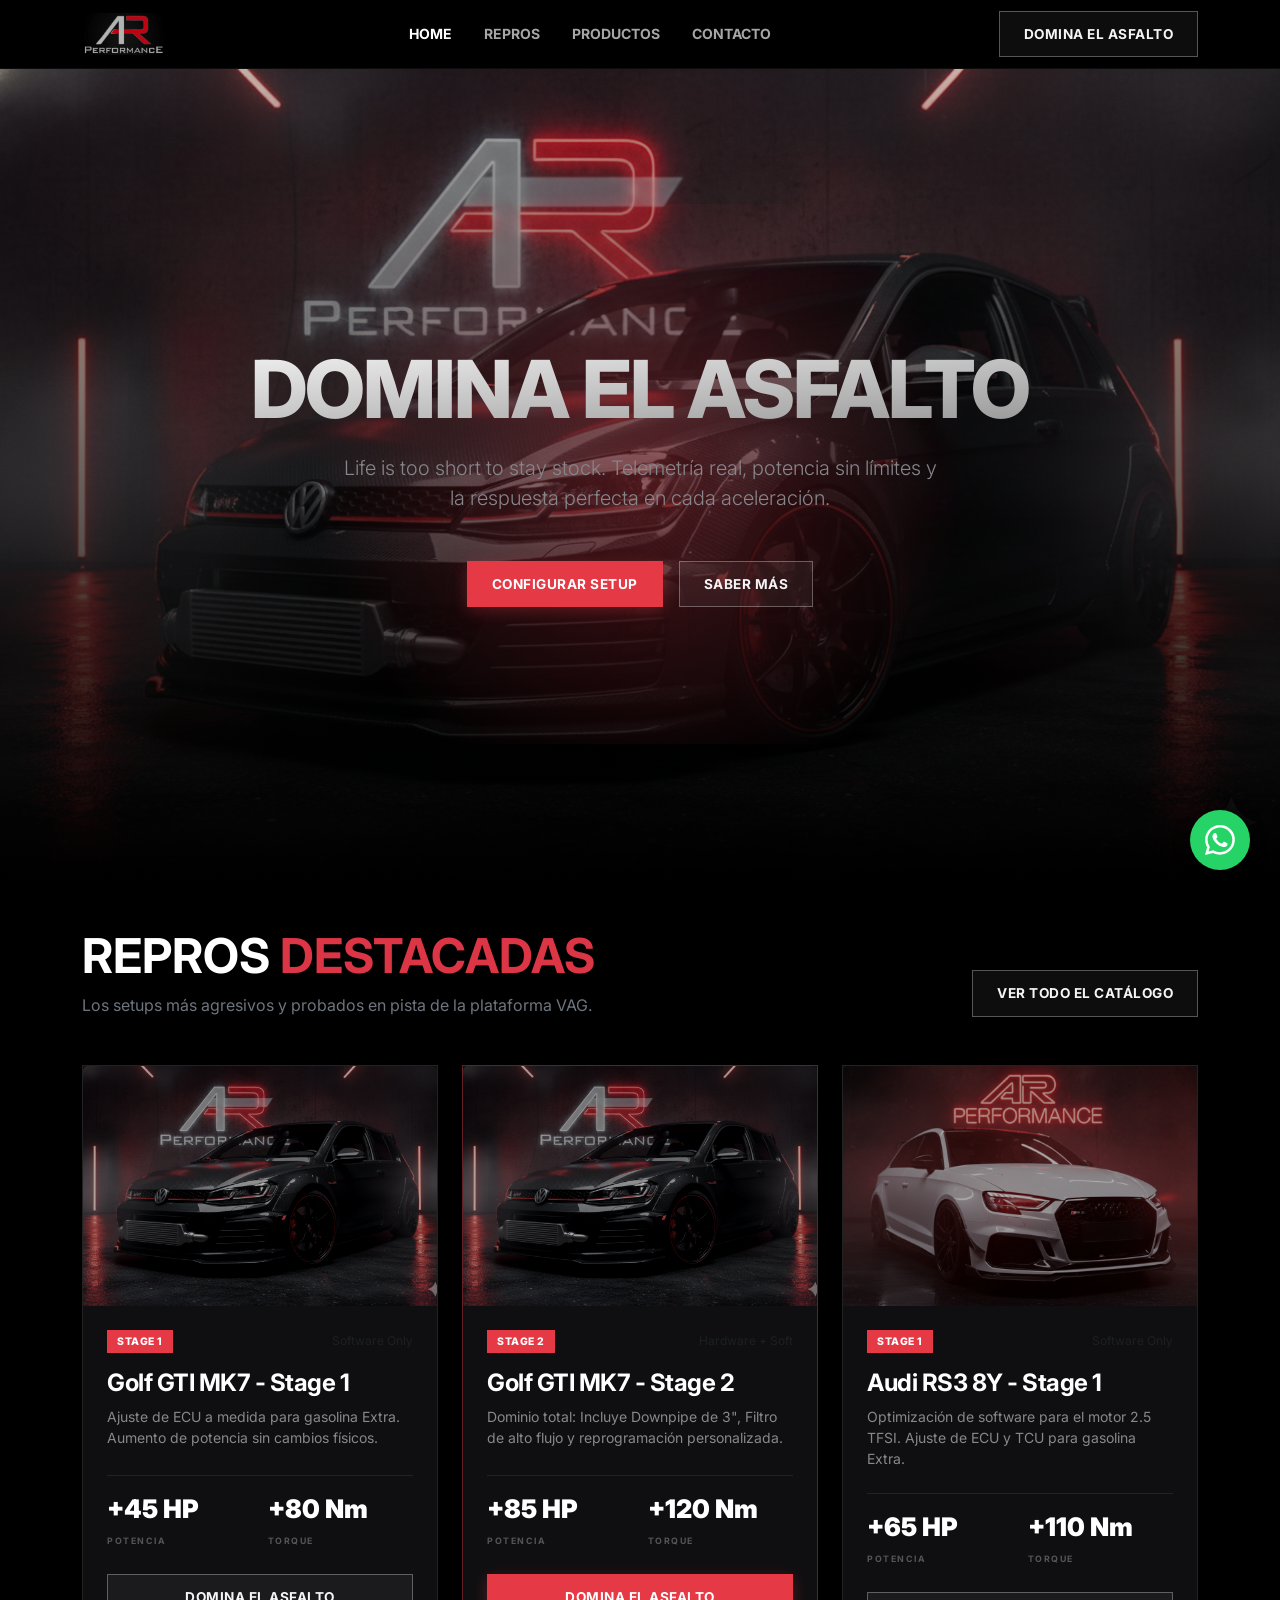
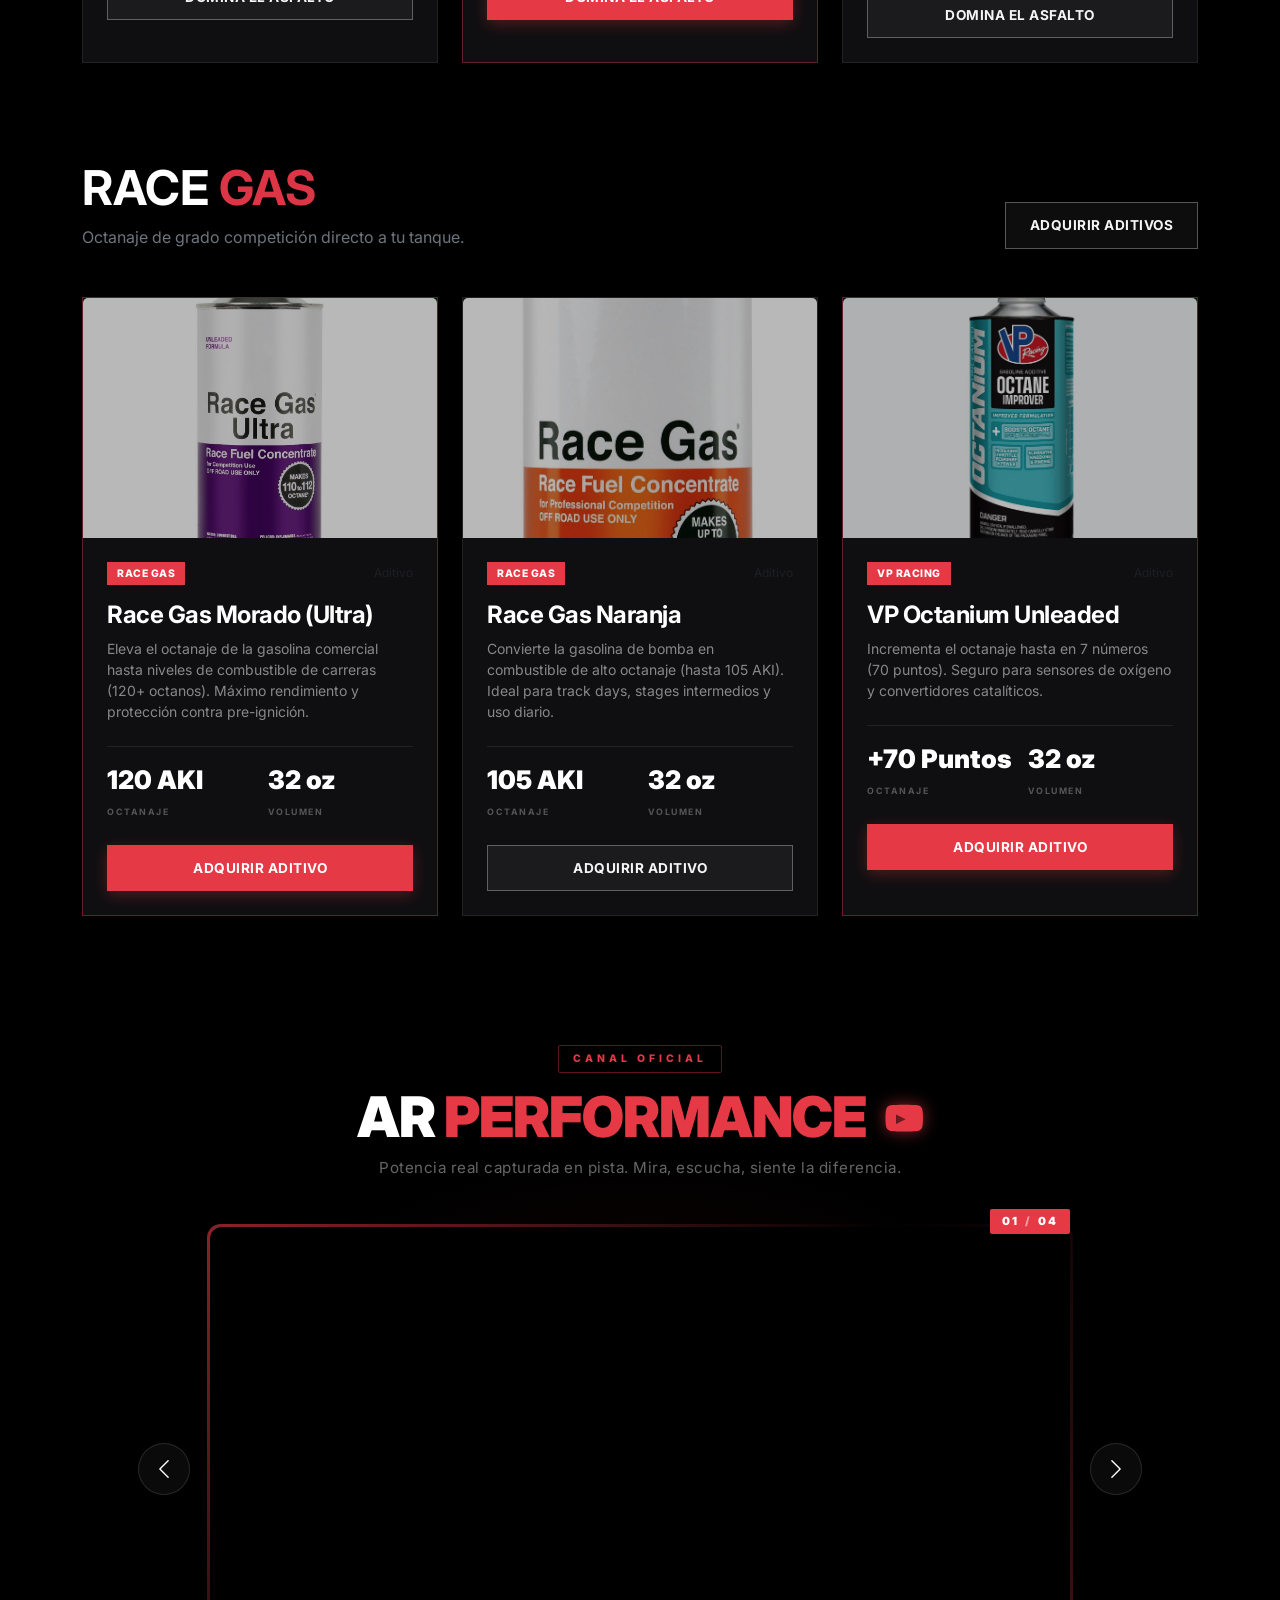
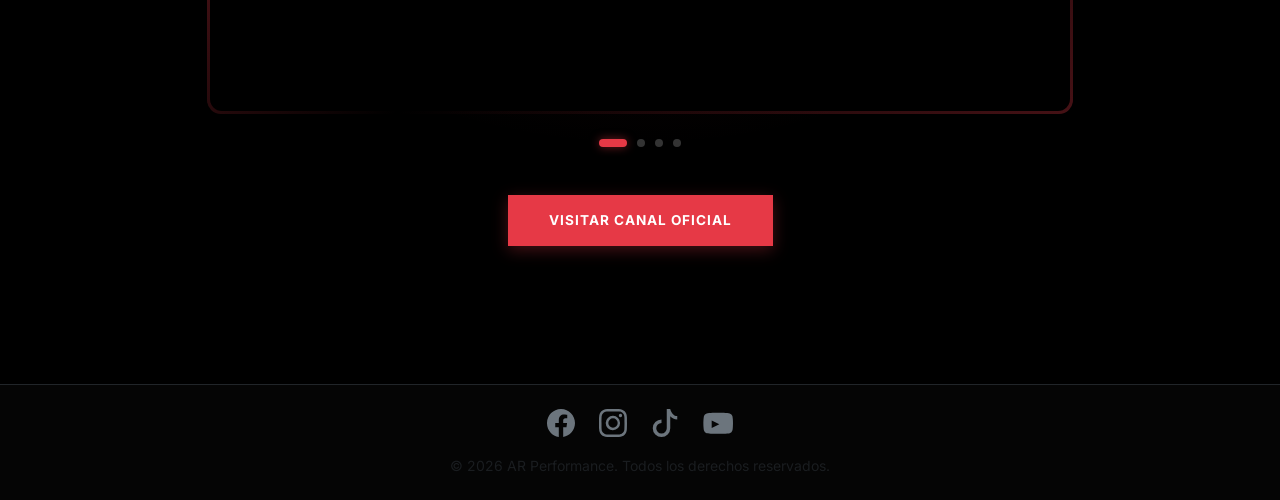
==== index.html @ 3f8836e3 "Launch AR Performance website Full static site: home, repros, productos, detalle pages. Proofs secti" ====
<!DOCTYPE html>
<html lang="es">

<head>
  <meta charset="UTF-8">
  <meta name="viewport" content="width=device-width, initial-scale=1.0">
  <title>AR Performance | Domina el Asfalto</title>

  <link href="https://fonts.googleapis.com/css2?family=Inter:wght@400;700;900&display=swap" rel="stylesheet">
  <link href="https://cdn.jsdelivr.net/npm/bootstrap@5.3.3/dist/css/bootstrap.min.css" rel="stylesheet">

  <link rel="stylesheet" href="style.css?v=3">
  <meta name="referrer" content="strict-origin-when-cross-origin">
</head>


<body>

  <nav class="navbar navbar-expand-lg navbar-dark sticky-top">
    <div class="container">
      <a class="navbar-brand" href="index.html">
        <img src="assets/img/LogoAR 2026.jpg" alt="AR Performance" class="navbar-logo">
      </a>

      <button class="navbar-toggler border-0" type="button" data-bs-toggle="collapse" data-bs-target="#navbarNav">
        <span class="navbar-toggler-icon"></span>
      </button>

      <div class="collapse navbar-collapse" id="navbarNav">
        <ul class="navbar-nav mx-auto text-uppercase small fw-bold">
          <li class="nav-item"><a class="nav-link px-3 active-link" href="index.html">Home</a></li>
          <li class="nav-item"><a class="nav-link px-3" href="repros.html">Repros</a></li>
          <li class="nav-item"><a class="nav-link px-3" href="productos.html">Productos</a></li>
          <li class="nav-item"><a class="nav-link px-3" href="contacto.html">Contacto</a></li>
        </ul>
        <a href="repros.html" class="btn btn-arp btn-arp-outline btn-sm">Domina el Asfalto</a>
      </div>
    </div>
  </nav>

  <header class="hero-section text-center fade-in">
    <div class="container">
      <h1 class="display-1 mb-3">DOMINA EL ASFALTO</h1>
      <p class="lead mb-5" style="color: var(--text-muted); max-width: 600px; margin: 0 auto;">Life is too short to stay
        stock. Telemetría real, potencia sin límites y la respuesta perfecta en cada aceleración.</p>
      <div class="d-flex justify-content-center gap-3">
        <a href="repros.html" class="btn btn-arp btn-arp-danger">Configurar Setup</a>
        <a href="contacto.html" class="btn btn-arp btn-arp-outline">Saber Más</a>
      </div>
    </div>
  </header>

  <section id="preview-catalog" class="catalog-section py-5 fade-in">
    <div class="container">
      <div class="row align-items-end mb-5">
        <div class="col-md-8">
          <h2 class="display-5 fw-bold text-white">REPROS <span class="text-danger">DESTACADAS</span></h2>
          <p class="text-secondary mb-0">Los setups más agresivos y probados en pista de la plataforma VAG.</p>
        </div>
        <div class="col-md-4 text-md-end mt-3 mt-md-0">
          <a href="repros.html" class="btn btn-sm btn-arp btn-arp-outline">Ver Todo el Catálogo</a>
        </div>
      </div>
      <div class="row g-4" id="catalog-container"></div>
    </div>
  </section>

  <section id="preview-products" class="catalog-section py-5 bg-black">
    <div class="container">
      <div class="row align-items-end mb-5">
        <div class="col-md-8">
          <h2 class="display-5 fw-bold text-white">RACE <span class="text-danger">GAS</span></h2>
          <p class="text-secondary mb-0">Octanaje de grado competición directo a tu tanque.</p>
        </div>
        <div class="col-md-4 text-md-end mt-3 mt-md-0">
          <a href="productos.html" class="btn btn-sm btn-arp btn-arp-outline">Adquirir Aditivos</a>
        </div>
      </div>
      <div class="row g-4" id="products-container"></div>
    </div>
  </section>



  <!-- YouTube Showcase Section -->
  <section class="yt-showcase-section">
    <!-- Ambient background glow -->
    <div class="yt-bg-glow"></div>

    <div class="container position-relative">

      <!-- Header -->
      <div class="row mb-5">
        <div class="col-12 text-center fade-in">
          <span class="yt-section-eyebrow">Canal Oficial</span>
          <h2 class="yt-section-title">
            AR <span class="yt-red">PERFORMANCE</span>
            <svg xmlns="http://www.w3.org/2000/svg" width="38" height="38" fill="#E63946"
              class="yt-yt-icon" viewBox="0 0 16 16">
              <path d="M8.051 1.999h.089c.822.003 4.987.033 6.11.335a2.01 2.01 0 0 1 1.415 1.42c.101.38.172.883.22 1.402l.01.104.022.26.008.104c.065.914.073 1.77.074 1.957v.075c-.001.194-.01 1.052-.072 1.96l-.009.104-.022.259-.01.105c-.048.519-.119 1.023-.22 1.402a2.007 2.007 0 0 1-1.415 1.42c-1.123.3-5.288.332-6.11.335h-.089c-.822-.003-4.987-.033-6.11-.335a2.01 2.01 0 0 1-1.415-1.42c-.101-.38-.172-.883-.22-1.402l-.01-.104-.022-.26-.008-.104c-.065-.914-.073-1.77-.074-1.957v-.075c.001-.194.01-1.052.072-1.96l.009-.104.022-.259.01-.105c.048-.519.119-1.023.22-1.402a2.007 2.007 0 0 1 1.415-1.42c1.123-.3 5.288-.332 6.11-.335m-3.414 4.09v4.061l4.088-2.03-4.088-2.03z"/>
            </svg>
          </h2>
          <p class="yt-section-sub">Potencia real capturada en pista. Mira, escucha, siente la diferencia.</p>
        </div>
      </div>

      <!-- Video Player + Arrows -->
      <div class="yt-player-row fade-in">

        <!-- Prev Arrow -->
        <button class="yt-arrow yt-arrow-prev" id="ytPrev" aria-label="Video anterior">
          <svg xmlns="http://www.w3.org/2000/svg" width="22" height="22" fill="currentColor" viewBox="0 0 16 16">
            <path d="M11.354 1.646a.5.5 0 0 1 0 .708L5.707 8l5.647 5.646a.5.5 0 0 1-.708.708l-6-6a.5.5 0 0 1 0-.708l6-6a.5.5 0 0 1 .708 0z"/>
          </svg>
        </button>

        <!-- Video Frame -->
        <div class="yt-frame-wrap">
          <div class="yt-frame-glow"></div>
          <div class="ratio ratio-16x9 yt-iframe-container">
            <iframe
              id="ytMainPlayer"
              src="https://www.youtube.com/embed/AG3yaiSwmXw?rel=0&modestbranding=1"
              title="AR Performance"
              allow="accelerometer; autoplay; clipboard-write; encrypted-media; gyroscope; picture-in-picture; web-share"
              allowfullscreen>
            </iframe>
          </div>
          <!-- Counter badge -->
          <div class="yt-counter" id="ytCounter">01 <span class="yt-counter-sep">/</span> 04</div>
        </div>

        <!-- Next Arrow -->
        <button class="yt-arrow yt-arrow-next" id="ytNext" aria-label="Video siguiente">
          <svg xmlns="http://www.w3.org/2000/svg" width="22" height="22" fill="currentColor" viewBox="0 0 16 16">
            <path d="M4.646 1.646a.5.5 0 0 1 .708 0l6 6a.5.5 0 0 1 0 .708l-6 6a.5.5 0 0 1-.708-.708L10.293 8 4.646 2.354a.5.5 0 0 1 0-.708z"/>
          </svg>
        </button>

      </div>

      <!-- Dot indicators -->
      <div class="yt-dots-row fade-in" id="ytDots">
        <button class="yt-dot active" data-index="0"></button>
        <button class="yt-dot" data-index="1"></button>
        <button class="yt-dot" data-index="2"></button>
        <button class="yt-dot" data-index="3"></button>
      </div>

      <!-- CTA -->
      <div class="text-center mt-5 fade-in">
        <a href="https://www.youtube.com/@arperformancebyREA" target="_blank"
          class="btn btn-arp btn-arp-danger" style="letter-spacing: 1px; padding: 14px 40px;">
          VISITAR CANAL OFICIAL
        </a>
      </div>

    </div>
  </section>

  <script>
    (function () {
      const videos = [
        'AG3yaiSwmXw',
        'cPuKxcwvbFg',
        'NO-t_FIW0Fo',
        'XqxgBNUAIO4'
      ];
      let current = 0;

      const player  = document.getElementById('ytMainPlayer');
      const counter = document.getElementById('ytCounter');
      const dots    = document.querySelectorAll('.yt-dot');

      function goTo(index) {
        current = (index + videos.length) % videos.length;
        // Fade out → swap src → fade in
        player.style.opacity = '0';
        setTimeout(() => {
          player.src = `https://www.youtube.com/embed/${videos[current]}?rel=0&modestbranding=1`;
          player.style.opacity = '1';
        }, 250);
        // Counter
        counter.innerHTML = `${String(current + 1).padStart(2, '0')} <span class="yt-counter-sep">/</span> ${String(videos.length).padStart(2, '0')}`;
        // Dots
        dots.forEach((d, i) => d.classList.toggle('active', i === current));
      }

      document.getElementById('ytPrev').addEventListener('click', () => goTo(current - 1));
      document.getElementById('ytNext').addEventListener('click', () => goTo(current + 1));
      dots.forEach(d => d.addEventListener('click', () => goTo(parseInt(d.dataset.index))));

      // Keyboard support
      document.addEventListener('keydown', e => {
        if (e.key === 'ArrowLeft')  goTo(current - 1);
        if (e.key === 'ArrowRight') goTo(current + 1);
      });
    })();
  </script>

  <script src="https://cdn.jsdelivr.net/npm/bootstrap@5.3.3/dist/js/bootstrap.bundle.min.js"></script>
  <script src="data.js"></script>

  <script>
    // Intersection Observer for scroll animations
    const observerOptions = {
      root: null,
      rootMargin: '0px',
      threshold: 0.1
    };

    const observer = new IntersectionObserver((entries, observer) => {
      entries.forEach(entry => {
        if (entry.isIntersecting) {
          entry.target.classList.add('visible');
          observer.unobserve(entry.target);
        }
      });
    }, observerOptions);



    // Render Featured Data
    try {
      const featuredStages = typeof arpData !== 'undefined' ? (arpData.performance_stages || []).slice(0, 3) : [];
      const featuredProducts = typeof arpData !== 'undefined' ? (arpData.products || []).slice(0, 3) : [];

      // Populate Catalog Preview
      const catalogContainer = document.getElementById('catalog-container');
      featuredStages.forEach((stage, index) => {
        const activeClass = stage.is_best_seller ? 'card-arp-active' : '';
        const btnClass = stage.is_best_seller ? 'btn-arp-danger' : 'btn-arp-outline';
        const delay = index * 0.1;
        catalogContainer.innerHTML += `
            <div class="col-md-4 fade-in" style="transition-delay: ${delay}s">
                <a href="repro-detalle.html?id=${stage.id}" class="text-decoration-none">
                    <div class="card card-arp h-100 ${activeClass}">
                        <img src="${stage.image}" class="card-img-top img-performance" alt="${stage.name}">
                        <div class="p-4">
                            <div class="d-flex justify-content-between align-items-center mb-3">
                                <span class="stage-badge-square">${stage.name.replace('RS3', '').trim()}</span>
                                <span class="text-muted small" style="font-size: 0.75rem;">${stage.type}</span>
                            </div>
                            <h3 class="h4 fw-bold text-white mb-2" style="letter-spacing:-0.5px">${stage.slogan}</h3>
                            <p class="text-muted small mb-0" style="line-height: 1.5; color: #888 !important; min-height: 45px">${stage.description}</p>
                            
                            <div class="stats-grid mb-4">
                                <div>
                                    <span class="stat-val text-white">${stage.hp_gain}</span>
                                    <span class="stat-label">POTENCIA</span>
                                </div>
                                <div>
                                    <span class="stat-val text-white">${stage.torque_gain}</span>
                                    <span class="stat-label">TORQUE</span>
                                </div>
                            </div>
                            <span class="btn ${btnClass} w-100 btn-arp">DOMINA EL ASFALTO</span>
                        </div>
                    </div>
                </a>
            </div>`;
      });

      // Populate Products Preview
      const productsContainer = document.getElementById('products-container');
      featuredProducts.forEach((product, index) => {
        const activeClass = product.is_best_seller ? 'card-arp-active' : '';
        const btnClass = product.is_best_seller ? 'btn-arp-danger' : 'btn-arp-outline';
        productsContainer.innerHTML += `
            <div class="col-md-4 fade-in" style="transition-delay: ${index * 0.1}s">
                <a href="producto-detalle.html?id=${product.id}" class="text-decoration-none">
                    <div class="card card-arp h-100 ${activeClass}">
                        <img src="${product.image}" class="card-img-top img-performance" alt="${product.name}">
                        <div class="p-4">
                            <div class="d-flex justify-content-between align-items-center mb-3">
                                <span class="stage-badge-square">${product.brand || 'RACE GAS'}</span>
                                <span class="text-muted small" style="font-size: 0.75rem;">Aditivo</span>
                            </div>
                            <h3 class="h4 fw-bold text-white mb-2" style="letter-spacing:-0.5px">${product.slogan}</h3>
                            <p class="text-muted small mb-0" style="line-height: 1.5; color: #888 !important; min-height: 45px">${product.description}</p>
                            
                            <div class="stats-grid mb-4">
                                <div>
                                    <span class="stat-val text-white">${product.octane_boost}</span>
                                    <span class="stat-label">OCTANAJE</span>
                                </div>
                                <div>
                                    <span class="stat-val text-white">${product.volume}</span>
                                    <span class="stat-label">VOLUMEN</span>
                                </div>
                            </div>
                            <span class="btn ${btnClass} w-100 btn-arp">ADQUIRIR ADITIVO</span>
                        </div>
                    </div>
                </a>
            </div>`;
      });

    } catch (e) { console.error('Error cargando preview', e); }

    // Initialize observers for static elements
    document.querySelectorAll('.fade-in').forEach(el => observer.observe(el));

    // Smooth scroll
    document.querySelectorAll('a[href^="#"]').forEach(anchor => {
      anchor.addEventListener('click', function (e) {
        e.preventDefault();
        document.querySelector(this.getAttribute('href')).scrollIntoView({
          behavior: 'smooth'
        });
      });
    });
  </script>

  <!-- Global Footer -->
  <footer class="footer-section py-4 mt-5 border-top border-dark" style="background-color: #050505;">
    <div class="container text-center">
      <div class="d-flex justify-content-center gap-4 mb-3">
        <a href="https://www.facebook.com/ARPerformanceBog/" target="_blank"
          class="text-secondary text-decoration-none slide-up-hover" title="Facebook">
          <svg xmlns="http://www.w3.org/2000/svg" width="28" height="28" fill="currentColor" class="bi bi-facebook"
            viewBox="0 0 16 16">
            <path
              d="M16 8.049c0-4.446-3.582-8.05-8-8.05C3.58 0-.002 3.603-.002 8.05c0 4.017 2.926 7.347 6.75 7.951v-5.625h-2.03V8.05H6.75V6.275c0-2.017 1.195-3.131 3.022-3.131.876 0 1.791.157 1.791.157v1.98h-1.009c-.993 0-1.303.621-1.303 1.258v1.51h2.218l-.354 2.326H9.25V16c3.824-.604 6.75-3.934 6.75-7.951z" />
          </svg>
        </a>
        <a href="https://www.instagram.com/arperformance/?hl=es" target="_blank"
          class="text-secondary text-decoration-none slide-up-hover" title="Instagram">
          <svg xmlns="http://www.w3.org/2000/svg" width="28" height="28" fill="currentColor" class="bi bi-instagram"
            viewBox="0 0 16 16">
            <path
              d="M8 0C5.829 0 5.556.01 4.703.048 3.85.088 3.269.222 2.76.42a3.917 3.917 0 0 0-1.417.923A3.927 3.927 0 0 0 .42 2.76C.222 3.268.087 3.85.048 4.7.01 5.555 0 5.827 0 8.001c0 2.172.01 2.444.048 3.297.04.852.174 1.433.372 1.942.205.526.478.972.923 1.417.444.445.89.719 1.416.923.51.198 1.09.333 1.942.372C5.555 15.99 5.827 16 8 16s2.444-.01 3.298-.048c.851-.04 1.434-.174 1.943-.372a3.916 3.916 0 0 0 1.416-.923c.445-.445.718-.891.923-1.417.197-.509.332-1.09.372-1.942C15.99 10.445 16 10.173 16 8s-.01-2.445-.048-3.299c-.04-.851-.175-1.433-.372-1.941a3.926 3.926 0 0 0-.923-1.417A3.911 3.911 0 0 0 13.24.42c-.51-.198-1.092-.333-1.943-.372C10.443.01 10.172 0 7.998 0h.003zm-.717 1.442h.718c2.136 0 2.389.007 3.232.046.78.035 1.204.166 1.486.275.373.145.64.319.92.599.28.28.453.546.598.92.11.281.24.705.275 1.485.039.843.047 1.096.047 3.231s-.008 2.389-.047 3.232c-.035.78-.166 1.203-.275 1.485a2.47 2.47 0 0 1-.599.919c-.28.28-.546.453-.92.598-.28.11-.704.24-1.485.276-.843.038-1.096.047-3.232.047s-2.39-.009-3.233-.047c-.78-.036-1.203-.166-1.485-.276a2.478 2.478 0 0 1-.92-.598 2.48 2.48 0 0 1-.6-.92c-.109-.281-.24-.705-.275-1.485-.038-.843-.046-1.096-.046-3.233 0-2.136.008-2.388.046-3.231.036-.78.166-1.204.276-1.486.145-.373.319-.64.599-.92.28-.28.546-.453.92-.598.282-.11.705-.24 1.485-.276.738-.034 1.024-.044 2.515-.045v.002zm4.988 1.328a.96.96 0 1 0 0 1.92.96.96 0 0 0 0-1.92zm-4.27 1.122a4.109 4.109 0 1 0 0 8.217 4.109 4.109 0 0 0 0-8.217zm0 1.441a2.667 2.667 0 1 1 0 5.334 2.667 2.667 0 0 1 0-5.334z" />
          </svg>
        </a>
        <a href="https://www.tiktok.com/@arbyricardoecheverri" target="_blank"
          class="text-secondary text-decoration-none slide-up-hover" title="TikTok">
          <svg xmlns="http://www.w3.org/2000/svg" width="28" height="28" fill="currentColor" class="bi bi-tiktok"
            viewBox="0 0 16 16">
            <path
              d="M9 0h1.98c.144.715.54 1.617 1.235 2.512C12.895 3.389 13.797 4 15 4v2c-1.753 0-3.07-.814-4-1.829V11a5 5 0 1 1-5-5v2a3 3 0 1 0 3 3z" />
          </svg>
        </a>
        <a href="https://www.youtube.com/@arperformancebyREA" target="_blank"
          class="text-secondary text-decoration-none slide-up-hover" title="YouTube">
          <svg xmlns="http://www.w3.org/2000/svg" width="30" height="30" fill="currentColor" class="bi bi-youtube"
            viewBox="0 0 16 16">
            <path
              d="M8.051 1.999h.089c.822.003 4.987.033 6.11.335a2.01 2.01 0 0 1 1.415 1.42c.101.38.172.883.22 1.402l.01.104.022.26.008.104c.065.914.073 1.77.074 1.957v.075c-.001.194-.01 1.052-.072 1.96l-.009.104-.022.259-.01.105c-.048.519-.119 1.023-.22 1.402a2.007 2.007 0 0 1-1.415 1.42c-1.123.3-5.288.332-6.11.335h-.089c-.822-.003-4.987-.033-6.11-.335a2.01 2.01 0 0 1-1.415-1.42c-.101-.38-.172-.883-.22-1.402l-.01-.104-.022-.26-.008-.104c-.065-.914-.073-1.77-.074-1.957v-.075c.001-.194.01-1.052.072-1.96l.009-.104.022-.259.01-.105c.048-.519.119-1.023.22-1.402a2.007 2.007 0 0 1 1.415-1.42c1.123-.3 5.288-.332 6.11-.335m-3.414 4.09v4.061l4.088-2.03-4.088-2.03z" />
          </svg>
        </a>
      </div>
      <p class="text-muted small mb-0">&copy; 2026 AR Performance. Todos los derechos reservados.</p>
    </div>
  </footer>

  <!-- WhatsApp Float Button -->
  <a href="https://wa.me/573156662073" class="whatsapp-float" target="_blank" title="Contáctanos por WhatsApp">
    <svg xmlns="http://www.w3.org/2000/svg" width="30" height="30" fill="currentColor" class="bi bi-whatsapp"
      viewBox="0 0 16 16">
      <path
        d="M13.601 2.326A7.85 7.85 0 0 0 7.994 0C3.627 0 .068 3.558.064 7.926c0 1.399.366 2.76 1.057 3.965L0 16l4.204-1.102a7.9 7.9 0 0 0 3.79.965h.004c4.368 0 7.926-3.558 7.93-7.93A7.9 7.9 0 0 0 13.6 2.326zM7.994 14.521a6.6 6.6 0 0 1-3.356-.92l-.24-.144-2.494.654.666-2.433-.156-.251a6.56 6.56 0 0 1-1.007-3.505c0-3.626 2.957-6.584 6.591-6.584a6.56 6.56 0 0 1 4.66 1.931 6.56 6.56 0 0 1 1.928 4.66c-.004 3.639-2.961 6.592-6.592 6.592m3.615-4.934c-.197-.099-1.17-.578-1.353-.646-.182-.065-.315-.099-.445.099-.133.197-.513.646-.627.775-.114.133-.232.148-.43.05-.197-.1-.836-.308-1.592-.985-.59-.525-.985-1.175-1.103-1.372-.114-.198-.011-.304.088-.403.087-.088.197-.232.296-.346.1-.114.133-.198.198-.33.065-.134.034-.248-.015-.347-.05-.099-.445-1.076-.612-1.47-.16-.389-.323-.335-.445-.34-.114-.007-.247-.007-.38-.007a.73.73 0 0 0-.529.247c-.182.198-.691.677-.691 1.654s.71 1.916.81 2.049c.098.133 1.394 2.132 3.383 2.992.47.205.84.326 1.129.418.475.152.904.129 1.246.08.38-.058 1.171-.48 1.338-.943.164-.464.164-.86.114-.943-.05-.084-.182-.133-.38-.232" />
    </svg>
  </a>
</body>

</html>
---- style.css ----
/* ARP PERFORMANCE - Hoja de Estilos Profesional 
   Enfoque: Minimalismo, Alto Contraste, UX Performance
*/

:root {
    --bg-dark: #000000;
    /* True Apple-like black */
    --card-bg: rgba(25, 25, 27, 0.6);
    /* Translucent dark grey */
    --card-border: rgba(255, 255, 255, 0.08);
    --accent-red: #E63946;
    /* Elegant, sharp red */
    --accent-glow: rgba(230, 57, 70, 0.3);
    --text-main: #F5F5F7;
    /* Apple off-white */
    --text-muted: #86868B;
    /* Apple grey */
}

body {
    background-color: var(--bg-dark);
    color: var(--text-main);
    font-family: 'Inter', -apple-system, BlinkMacSystemFont, "Segoe UI", Roboto, Helvetica, Arial, sans-serif;
    margin: 0;
    overflow-x: hidden;
    -webkit-font-smoothing: antialiased;
    -moz-osx-font-smoothing: grayscale;
}

/* NAVBAR - Estilo Apple con desenfoque */
.navbar {
    backdrop-filter: blur(24px);
    -webkit-backdrop-filter: blur(24px);
    background-color: rgba(0, 0, 0, 0.7) !important;
    border-bottom: 1px solid rgba(255, 255, 255, 0.05);
    transition: all 0.3s ease;
}

.navbar-brand {
    font-weight: 900;
    letter-spacing: -1px;
}

.navbar-nav .nav-link {
    color: rgba(255, 255, 255, 0.65) !important;
    transition: color 0.3s ease;
}

.navbar-nav .nav-link:hover,
.navbar-nav .nav-link.active-link {
    color: #ffffff !important;
}

.hero-section {
    height: 90vh;
    background: linear-gradient(180deg, rgba(0, 0, 0, 0.2) 0%, rgba(0, 0, 0, 0.8) 80%, rgba(0, 0, 0, 1) 100%),
        url('assets/img/MK7.png');
    /* Ruta local */
    background-size: cover;
    background-position: center;
    background-attachment: fixed;
    /* Parallax effect */
    display: flex;
    align-items: center;
    justify-content: center;
    position: relative;
}


.hero-section::after {
    /* Subtle unified glow */
    content: '';
    position: absolute;
    top: 50%;
    left: 50%;
    transform: translate(-50%, -50%);
    width: 60vw;
    height: 60vh;
    background: radial-gradient(circle, var(--accent-glow) 0%, transparent 70%);
    pointer-events: none;
    z-index: 0;
}

.hero-section .container {
    position: relative;
    z-index: 1;
}

/* TARJETAS DE CATÁLOGO */
.card-arp {
    background: #0f0f11;
    border: 1px solid #222;
    border-radius: 0;
    overflow: hidden;
    transition: all 0.3s ease;
}

.card-arp:hover {
    border-color: #444;
}

.card-arp-active {
    border: 1px solid rgba(230, 57, 70, 0.4);
}

.card-arp-active:hover {
    border-color: rgba(230, 57, 70, 0.8);
    box-shadow: 0 0 15px rgba(230, 57, 70, 0.15);
}

.img-performance {
    height: 240px;
    object-fit: cover;
    filter: brightness(0.7) contrast(1.1) grayscale(20%);
    transition: all 0.5s ease;
}

.card-arp:hover .img-performance {
    filter: brightness(1) contrast(1.2) grayscale(0%);
    transform: scale(1.03);
    /* Slight zoom */
}

.stage-badge-square {
    background-color: var(--accent-red);
    color: white;
    font-size: 0.65rem;
    padding: 4px 10px;
    font-weight: 800;
    text-transform: uppercase;
    letter-spacing: 0.5px;
}

/* GRID DE ESTADÍSTICAS */
.stats-grid {
    display: grid;
    grid-template-columns: 1fr 1fr;
    gap: 15px;
    margin-top: 24px;
    border-top: 1px solid #222;
    padding-top: 20px;
}

.stat-val {
    font-size: 1.6rem;
    font-weight: 900;
    display: block;
    line-height: 1;
    margin-bottom: 4px;
}

.stat-label {
    font-size: 0.55rem;
    color: #555;
    text-transform: uppercase;
    letter-spacing: 1.5px;
    font-weight: 700;
}

/* BOTONES */
.btn-arp {
    border-radius: 0;
    /* Square edges for buttons */
    font-weight: 700;
    letter-spacing: 0.5px;
    padding: 12px 24px;
    transition: all 0.3s ease;
    text-transform: uppercase;
    font-size: 0.85rem;
}

.btn-arp-danger {
    background-color: var(--accent-red);
    color: white;
    border: 1px solid transparent;
    box-shadow: 0 4px 15px var(--accent-glow);
}

.btn-arp-danger:hover {
    background-color: #fca5a5;
    /* Lighter red on hover */
    color: #000;
    transform: translateY(-2px);
    box-shadow: 0 6px 20px rgba(230, 57, 70, 0.5);
}

.btn-arp-outline {
    border: 1px solid rgba(255, 255, 255, 0.3);
    color: var(--text-main);
    background: rgba(255, 255, 255, 0.05);
}

.btn-arp-outline:hover {
    background-color: rgba(255, 255, 255, 0.1);
    border-color: rgba(255, 255, 255, 0.5);
    color: white;
    transform: translateY(-2px);
}

/* MODALES */
.modal-content {
    background: rgba(20, 20, 22, 0.85) !important;
    backdrop-filter: blur(24px);
    -webkit-backdrop-filter: blur(24px);
    border: 1px solid var(--card-border) !important;
    border-radius: 20px;
    box-shadow: 0 20px 60px rgba(0, 0, 0, 0.8);
}

.modal-header,
.modal-footer {
    border-color: var(--card-border) !important;
}

/* Tipografía Utility */
.display-1 {
    font-weight: 800;
    letter-spacing: -2px;
    background: linear-gradient(to bottom right, #fff, #888);
    -webkit-background-clip: text;
    background-clip: text;
    -webkit-text-fill-color: transparent;
}

/* Animations */
.fade-in {
    opacity: 0;
    transform: translateY(30px);
    transition: opacity 0.8s ease-out, transform 0.8s ease-out;
}

.fade-in.visible {
    opacity: 1;
    transform: translateY(0);
}

/* WhatsApp Global Float */
.whatsapp-float {
    position: fixed;
    bottom: 30px;
    right: 30px;
    background-color: #25d366;
    color: #FFF;
    border-radius: 50px;
    text-align: center;
    font-size: 30px;
    box-shadow: 0 4px 15px rgba(0, 0, 0, 0.5);
    z-index: 1000;
    width: 60px;
    height: 60px;
    display: flex;
    align-items: center;
    justify-content: center;
    transition: all 0.3s ease;
}

.whatsapp-float:hover {
    background-color: #20b858;
    color: #FFF;
    transform: scale(1.1);
    box-shadow: 0 6px 20px rgba(37, 211, 102, 0.4);
}

/* Social Media Footer */
.slide-up-hover {
    transition: all 0.3s ease;
    display: inline-block;
}

.slide-up-hover:hover {
    transform: translateY(-5px);
    color: var(--accent-red) !important;
}

/* NAVBAR LOGO */
.navbar-logo {
    height: 42px;
    width: auto;
    object-fit: contain;
}

/* ===================================
   YOUTUBE SHOWCASE — SINGLE PLAYER
   =================================== */
.yt-showcase-section {
    position: relative;
    background: #000;
    padding: 80px 0 90px;
    overflow: hidden;
}

/* Big ambient glow behind the whole section */
.yt-bg-glow {
    position: absolute;
    top: 50%;
    left: 50%;
    width: 900px;
    height: 600px;
    transform: translate(-50%, -50%);
    background: radial-gradient(ellipse at center,
        rgba(230, 57, 70, 0.14) 0%,
        rgba(230, 57, 70, 0.04) 45%,
        transparent 70%);
    pointer-events: none;
    z-index: 0;
}

/* Section header */
.yt-section-eyebrow {
    display: inline-block;
    font-size: 0.65rem;
    font-weight: 800;
    letter-spacing: 4px;
    text-transform: uppercase;
    color: var(--accent-red);
    border: 1px solid rgba(230, 57, 70, 0.4);
    padding: 5px 14px;
    border-radius: 2px;
    margin-bottom: 16px;
}

.yt-section-title {
    font-size: clamp(2rem, 5vw, 3.5rem);
    font-weight: 900;
    color: #fff;
    letter-spacing: -1px;
    line-height: 1;
    margin-bottom: 12px;
}

.yt-red { color: var(--accent-red); }

.yt-yt-icon {
    display: inline-block;
    vertical-align: middle;
    margin-left: 10px;
    margin-bottom: 6px;
    filter: drop-shadow(0 0 8px rgba(230,57,70,0.6));
}

.yt-section-sub {
    color: #666;
    font-size: 0.95rem;
    letter-spacing: 0.5px;
    margin: 0;
}

/* Player row: arrows + frame */
.yt-player-row {
    display: flex;
    align-items: center;
    justify-content: center;
    gap: 20px;
    position: relative;
    z-index: 1;
}

/* Video frame wrapper */
.yt-frame-wrap {
    position: relative;
    flex: 1;
    max-width: 860px;
    width: 100%;
}

/* Glow ring around the video */
.yt-frame-glow {
    position: absolute;
    inset: -3px;
    border-radius: 14px;
    background: linear-gradient(135deg, rgba(230,57,70,0.6) 0%, transparent 50%, rgba(230,57,70,0.3) 100%);
    z-index: 0;
    animation: ytGlowPulse 3.5s ease-in-out infinite;
}

@keyframes ytGlowPulse {
    0%, 100% { opacity: 0.6; }
    50%       { opacity: 1; }
}

.yt-iframe-container {
    position: relative;
    z-index: 1;
    border-radius: 12px;
    overflow: hidden;
    background: #000;
}

.yt-iframe-container iframe {
    border: none;
    transition: opacity 0.25s ease;
    width: 100%;
    height: 100%;
}

/* Counter badge */
.yt-counter {
    position: absolute;
    top: -18px;
    right: 0;
    font-size: 0.7rem;
    font-weight: 900;
    letter-spacing: 2px;
    color: #fff;
    background: var(--accent-red);
    padding: 4px 12px;
    border-radius: 2px;
    z-index: 2;
}

.yt-counter-sep {
    opacity: 0.5;
    margin: 0 2px;
}

/* Navigation arrows */
.yt-arrow {
    flex-shrink: 0;
    width: 52px;
    height: 52px;
    border-radius: 50%;
    background: rgba(255,255,255,0.04);
    border: 1px solid rgba(255,255,255,0.12);
    color: #fff;
    display: flex;
    align-items: center;
    justify-content: center;
    cursor: pointer;
    transition: background 0.25s ease, border-color 0.25s ease, transform 0.2s ease, box-shadow 0.25s ease;
    z-index: 2;
}

.yt-arrow:hover {
    background: var(--accent-red);
    border-color: var(--accent-red);
    transform: scale(1.1);
    box-shadow: 0 0 24px rgba(230, 57, 70, 0.5);
}

.yt-arrow:active {
    transform: scale(0.96);
}

/* Dot indicators */
.yt-dots-row {
    display: flex;
    justify-content: center;
    gap: 10px;
    margin-top: 28px;
}

.yt-dot {
    width: 8px;
    height: 8px;
    border-radius: 50%;
    background: #333;
    border: none;
    cursor: pointer;
    padding: 0;
    transition: background 0.25s ease, transform 0.25s ease, width 0.25s ease;
}

.yt-dot.active {
    background: var(--accent-red);
    width: 28px;
    border-radius: 4px;
    box-shadow: 0 0 10px rgba(230, 57, 70, 0.5);
}

.yt-dot:hover:not(.active) {
    background: #666;
    transform: scale(1.2);
}

/* Mobile: hide arrows, use dots only */
@media (max-width: 576px) {
    .yt-arrow {
        width: 40px;
        height: 40px;
    }
    .yt-player-row {
        gap: 12px;
    }
}

/* POTENCIA SHOWCASE SECTION */
.potencia-section {
    background: linear-gradient(180deg, #000 0%, #0a0a0c 50%, #000 100%);
    position: relative;
    overflow: hidden;
}

.potencia-section::before {
    content: '';
    position: absolute;
    top: -50%;
    left: 50%;
    transform: translateX(-50%);
    width: 80%;
    height: 300px;
    background: radial-gradient(ellipse, rgba(230, 57, 70, 0.12) 0%, transparent 70%);
    pointer-events: none;
}

.potencia-img-hero {
    width: 100%;
    border-radius: 4px;
    border: 1px solid rgba(230, 57, 70, 0.3);
    transition: all 0.4s ease;
    cursor: pointer;
    display: block;
}

.potencia-img-hero:hover {
    border-color: var(--accent-red);
    box-shadow: 0 0 30px rgba(230, 57, 70, 0.25);
    transform: scale(1.01);
}

.potencia-img-secondary {
    width: 100%;
    border-radius: 4px;
    border: 1px solid #222;
    transition: all 0.4s ease;
    cursor: pointer;
    display: block;
}

.potencia-img-secondary:hover {
    border-color: rgba(230, 57, 70, 0.6);
    box-shadow: 0 0 20px rgba(230, 57, 70, 0.2);
    transform: scale(1.02);
}

.potencia-label {
    font-size: 0.6rem;
    font-weight: 800;
    text-transform: uppercase;
    letter-spacing: 2px;
    color: var(--accent-red);
    margin-bottom: 8px;
    display: block;
}

@keyframes glowPulse {
    0%, 100% { box-shadow: 0 0 15px rgba(230, 57, 70, 0.2); }
    50% { box-shadow: 0 0 35px rgba(230, 57, 70, 0.5); }
}

.potencia-hero-wrap {
    animation: glowPulse 3s ease-in-out infinite;
    border-radius: 4px;
}

/* =====================================================
   PROOFS SECTION — fully coded, replaces images
   ===================================================== */
.proofs-section {
    position: relative;
    background: linear-gradient(180deg, #000 0%, #06060c 50%, #000 100%);
    padding: 80px 12px;
    margin-top: 60px;
    overflow: hidden;
}
.proofs-bg-glow {
    position: absolute;
    top: 30%; left: 50%;
    width: 1000px; height: 700px;
    transform: translate(-50%, -50%);
    background: radial-gradient(ellipse at center,
        rgba(230,57,70,0.1) 0%, rgba(230,57,70,0.03) 40%, transparent 65%);
    pointer-events: none; z-index: 0;
}
/* Header */
.proofs-header { position: relative; z-index: 1; margin-bottom: 60px; }
.proofs-eyebrow {
    display: inline-block;
    font-size: 0.6rem; font-weight: 800; letter-spacing: 4px;
    text-transform: uppercase; color: var(--accent-red);
    border: 1px solid rgba(230,57,70,0.35);
    padding: 5px 14px; border-radius: 2px; margin-bottom: 16px;
}
.proofs-title {
    font-size: clamp(2.2rem, 6vw, 4rem);
    font-weight: 900; color: #fff;
    letter-spacing: -2px; line-height: 1; margin-bottom: 14px;
}
.proofs-accent { color: var(--accent-red); }
.proofs-sub { color: #555; font-size: 0.95rem; line-height: 1.6; margin: 0; }

/* Before / After */
.ba-grid {
    display: grid;
    grid-template-columns: 1fr auto 1fr;
    align-items: center;
    max-width: 720px; margin: 0 auto 70px;
    padding: 40px 28px;
    background: rgba(255,255,255,0.02);
    border: 1px solid #1a1a1a; border-radius: 8px;
    position: relative; z-index: 1;
}
.ba-side { text-align: center; }
.ba-tag {
    font-size: 0.58rem; font-weight: 800; letter-spacing: 3px;
    text-transform: uppercase; color: #444;
    background: #0d0d0f; border: 1px solid #1e1e1e;
    padding: 4px 12px; border-radius: 2px;
    display: inline-block; margin-bottom: 20px;
}
.ba-tag-red { color: var(--accent-red); border-color: rgba(230,57,70,0.4); background: rgba(230,57,70,0.07); }
.ba-big-num {
    display: flex; align-items: baseline; justify-content: center;
    gap: 5px; margin-bottom: 4px;
}
.ba-big-num-sm { opacity: 0.5; }
.ba-count {
    font-size: clamp(2.6rem, 7vw, 4.2rem);
    font-weight: 900; color: #3a3a3a;
    letter-spacing: -2px; line-height: 1;
}
.ba-count.proofs-accent { color: var(--accent-red); }
.ba-unit { font-size: 0.8rem; font-weight: 700; color: #2e2e2e; letter-spacing: 1px; text-transform: uppercase; }
.ba-unit.proofs-accent { color: rgba(230,57,70,0.65); }
.ba-center {
    display: flex; flex-direction: column;
    align-items: center; gap: 12px; padding: 0 22px;
}
.ba-bolt { width: 38px; height: 38px; filter: drop-shadow(0 0 14px rgba(230,57,70,0.65)); }
.ba-gain-pills { display: flex; flex-direction: column; gap: 6px; }
.gain-pill {
    font-size: 0.63rem; font-weight: 900; letter-spacing: 1px;
    color: var(--accent-red); background: rgba(230,57,70,0.1);
    border: 1px solid rgba(230,57,70,0.3);
    padding: 4px 10px; border-radius: 3px;
    text-align: center; white-space: nowrap;
}

/* Comparison bars */
.comp-section { max-width: 680px; margin: 0 auto 70px; position: relative; z-index: 1; }
.comp-bars-wrap { display: flex; flex-direction: column; gap: 32px; }
.comp-header { display: flex; justify-content: space-between; align-items: center; margin-bottom: 10px; }
.comp-metric { font-size: 0.58rem; font-weight: 800; letter-spacing: 3px; color: #444; text-transform: uppercase; }
.comp-gain-tag {
    font-size: 0.68rem; font-weight: 800; color: var(--accent-red);
    background: rgba(230,57,70,0.1); border: 1px solid rgba(230,57,70,0.3);
    padding: 3px 9px; border-radius: 3px; letter-spacing: 1px;
}
.comp-row { display: flex; align-items: center; gap: 12px; margin-bottom: 6px; }
.comp-row-lbl {
    font-size: 0.62rem; font-weight: 700; color: #ccc;
    text-transform: uppercase; letter-spacing: 1px;
    min-width: 70px; text-align: right;
}
.comp-row-lbl-dim { color: #2e2e2e; }
.comp-track { flex: 1; height: 28px; background: #0c0c0e; border-radius: 3px; overflow: hidden; }
.comp-track-dim { height: 20px; }
.comp-fill {
    height: 100%; border-radius: 3px;
    display: flex; align-items: center; justify-content: flex-end;
    padding-right: 10px; overflow: hidden; min-width: 0;
}
.comp-fill-red { background: linear-gradient(90deg, rgba(230,57,70,0.2) 0%, #E63946 100%); }
.comp-fill-gray { background: linear-gradient(90deg, rgba(60,60,60,0.2) 0%, #2c2c2c 100%); }
.comp-fill-label { font-size: 0.62rem; font-weight: 800; color: #fff; letter-spacing: 1px; white-space: nowrap; }

/* Dyno chart */
.dyno-section { max-width: 680px; margin: 0 auto 70px; position: relative; z-index: 1; }
.dyno-svg-wrap {
    background: rgba(4,4,8,0.9); border: 1px solid #181818;
    border-radius: 8px; padding: 16px; overflow: hidden;
}
.dyno-svg-el { width: 100%; height: auto; display: block; }
.dyno-legend { display: flex; justify-content: center; gap: 24px; margin-top: 12px; }
.dyno-legend-item {
    display: flex; align-items: center; gap: 6px;
    font-size: 0.62rem; font-weight: 700; letter-spacing: 1px; text-transform: uppercase;
}
.dyno-legend-stock { color: #444; }
.dyno-legend-tuned { color: var(--accent-red); }
.dyno-dot { display: inline-block; width: 18px; height: 3px; border-radius: 2px; }
.dyno-dot-stock { background: transparent; border: 1px dashed #444; }
.dyno-dot-tuned { background: var(--accent-red); }

/* Process */
.process-section { max-width: 680px; margin: 0 auto 70px; position: relative; z-index: 1; }
.process-grid { display: flex; align-items: flex-start; }
.process-step {
    flex: 1; text-align: center; padding: 28px 18px;
    background: rgba(255,255,255,0.02); border: 1px solid #181818; border-radius: 6px;
    transition: border-color 0.3s ease;
}
.process-step:hover { border-color: rgba(230,57,70,0.3); }
.process-num {
    font-size: 0.58rem; font-weight: 900; letter-spacing: 2px;
    color: var(--accent-red); display: block; margin-bottom: 12px;
}
.process-icon {
    width: 26px; height: 26px; color: var(--accent-red);
    margin: 0 auto 12px; display: block;
}
.process-title { font-size: 0.72rem; font-weight: 900; color: #fff; letter-spacing: 2px; margin-bottom: 8px; }
.process-desc { font-size: 0.76rem; color: #484848; line-height: 1.55; margin: 0; }
.process-connector {
    flex-shrink: 0; padding: 0 6px; padding-top: 42px;
}
.process-connector svg { width: 30px; height: 12px; }

/* Package includes */
.pi-section { max-width: 680px; margin: 0 auto 70px; position: relative; z-index: 1; }
.pi-grid { display: grid; grid-template-columns: repeat(2, 1fr); gap: 10px; }
.pi-item {
    display: flex; align-items: center; gap: 12px;
    padding: 14px 16px;
    background: rgba(255,255,255,0.02); border: 1px solid #181818; border-radius: 6px;
    font-size: 0.8rem; color: #aaa; font-weight: 500;
    transition: border-color 0.25s ease;
}
.pi-item:hover { border-color: rgba(230,57,70,0.25); }
.pi-check { width: 20px; height: 20px; flex-shrink: 0; }

/* Trust badges */
.trust-section { max-width: 680px; margin: 0 auto 70px; position: relative; z-index: 1; }
.trust-grid { display: grid; grid-template-columns: repeat(4, 1fr); gap: 10px; }
.trust-item {
    padding: 22px 12px; text-align: center;
    background: rgba(255,255,255,0.02); border: 1px solid #181818; border-radius: 6px;
    transition: border-color 0.25s ease, background 0.25s ease;
}
.trust-item:hover { border-color: rgba(230,57,70,0.25); background: rgba(230,57,70,0.03); }
.trust-item-hot { border-color: rgba(230,57,70,0.3); background: rgba(230,57,70,0.05); }
.trust-icon { width: 26px; height: 26px; margin: 0 auto 10px; color: var(--accent-red); }
.trust-icon svg { width: 100%; height: 100%; }
.trust-label { font-size: 0.67rem; font-weight: 800; color: #ddd; letter-spacing: 0.3px; margin-bottom: 4px; line-height: 1.3; }
.trust-sub { font-size: 0.6rem; color: #383838; letter-spacing: 0.5px; text-transform: uppercase; }

/* CTA */
.proofs-cta { position: relative; z-index: 1; }
.proofs-cta-sub { color: #383838; font-size: 0.75rem; letter-spacing: 1.5px; text-transform: uppercase; margin-bottom: 16px; }

/* Responsive */
@media (max-width: 768px) {
    .ba-grid { grid-template-columns: 1fr; gap: 20px; padding: 28px 18px; }
    .ba-center { flex-direction: row; justify-content: center; padding: 0; }
    .ba-gain-pills { flex-direction: row; }
    .process-grid { flex-direction: column; gap: 8px; }
    .process-connector { padding: 0; align-self: center; transform: rotate(90deg); }
    .trust-grid { grid-template-columns: repeat(2, 1fr); }
    .pi-grid { grid-template-columns: 1fr; }
}

/* CONTACT FORM */
.form-arp {
    background: #0f0f11;
    border: 1px solid #222;
    border-radius: 0;
    color: var(--text-main);
    padding: 12px 16px;
    transition: border-color 0.3s ease;
    width: 100%;
}

.form-arp:focus {
    outline: none;
    border-color: var(--accent-red);
    background: #0f0f11;
    color: var(--text-main);
    box-shadow: 0 0 0 3px rgba(230, 57, 70, 0.15);
}

.form-arp::placeholder {
    color: #555;
}

textarea.form-arp {
    resize: vertical;
    min-height: 140px;
}
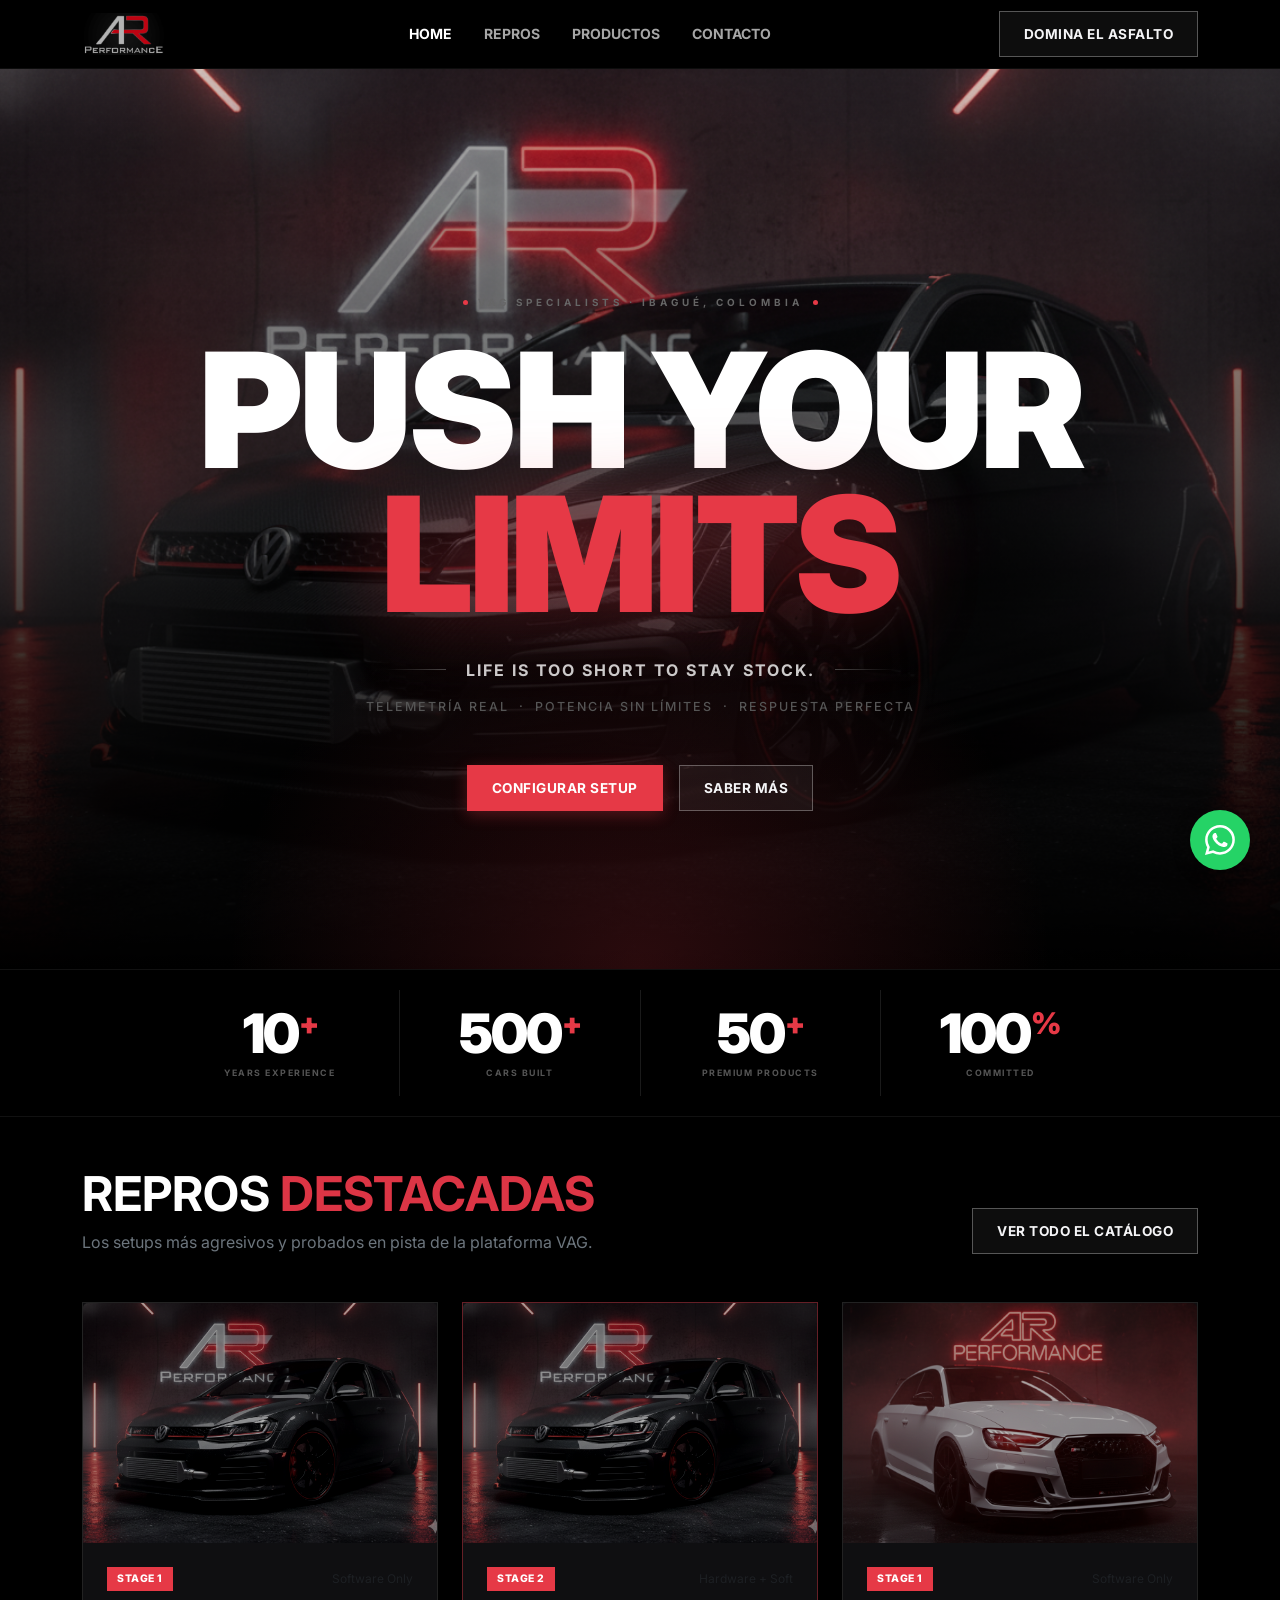
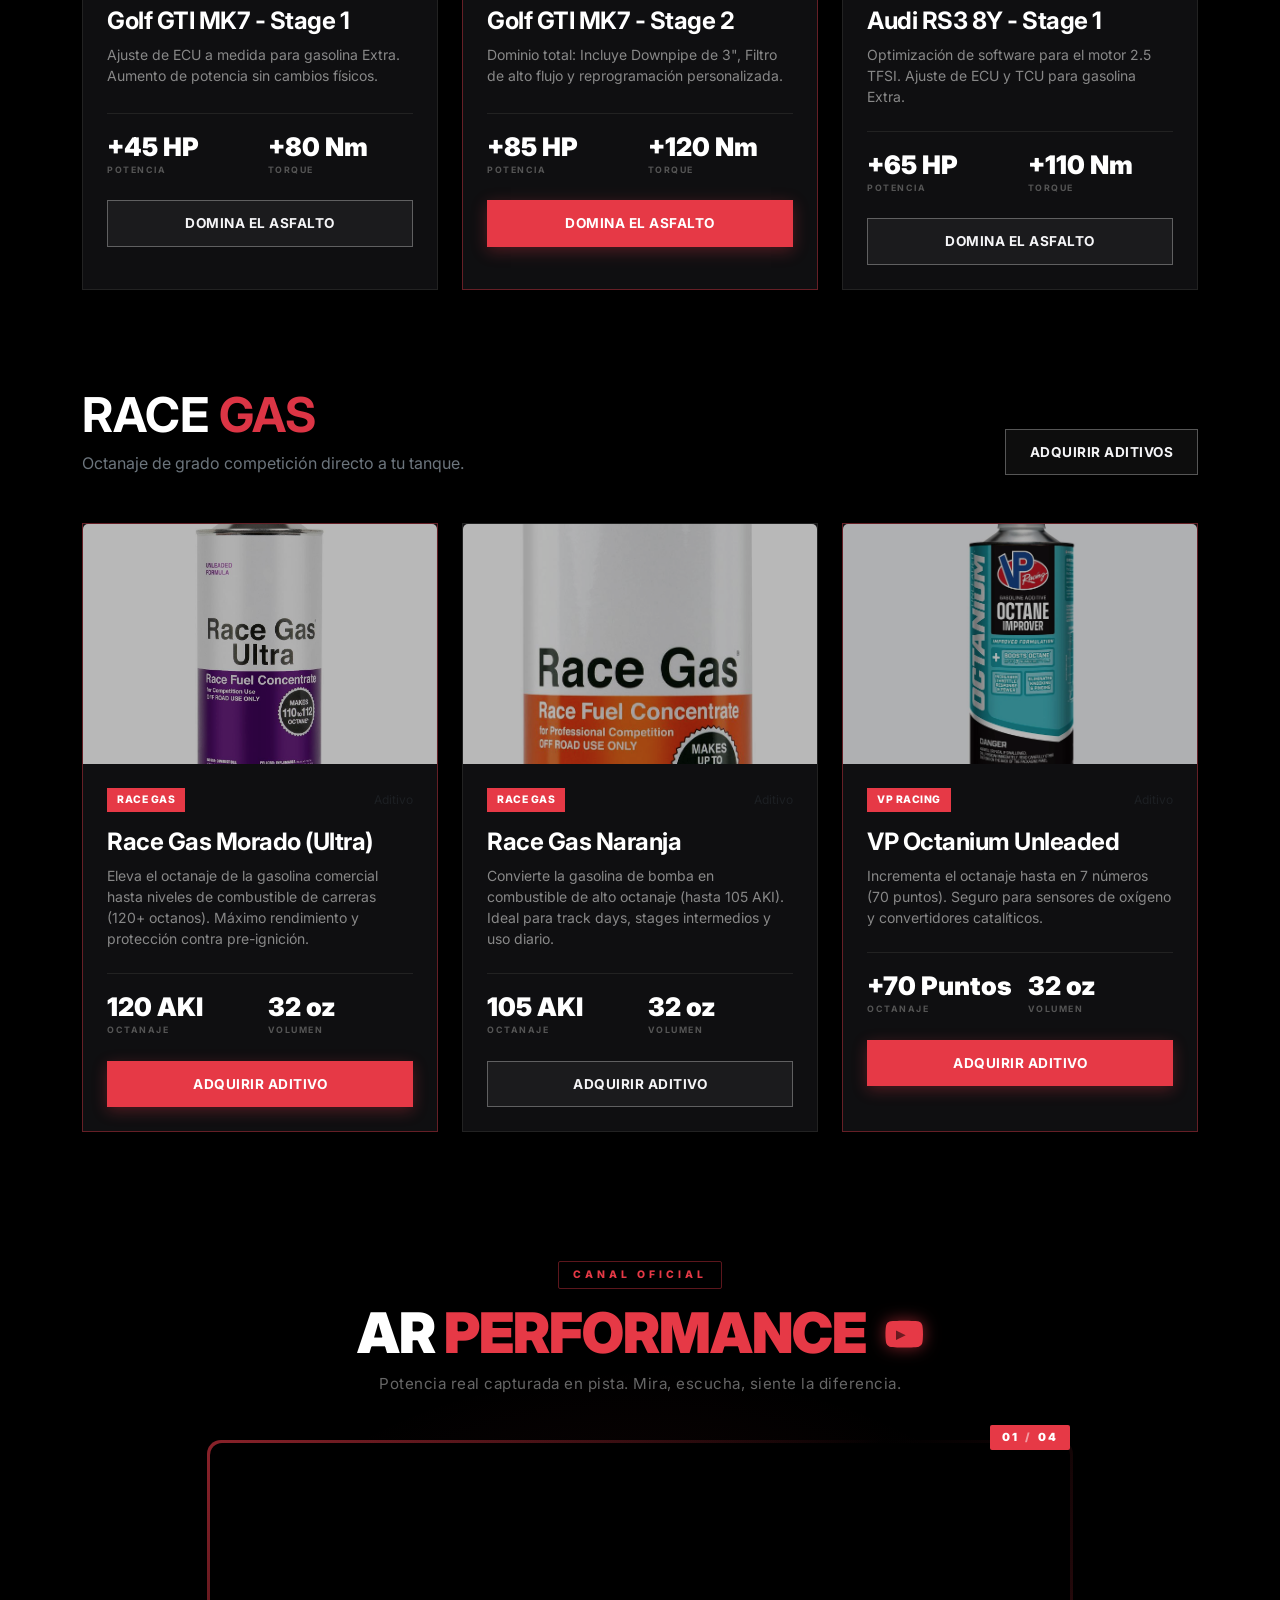
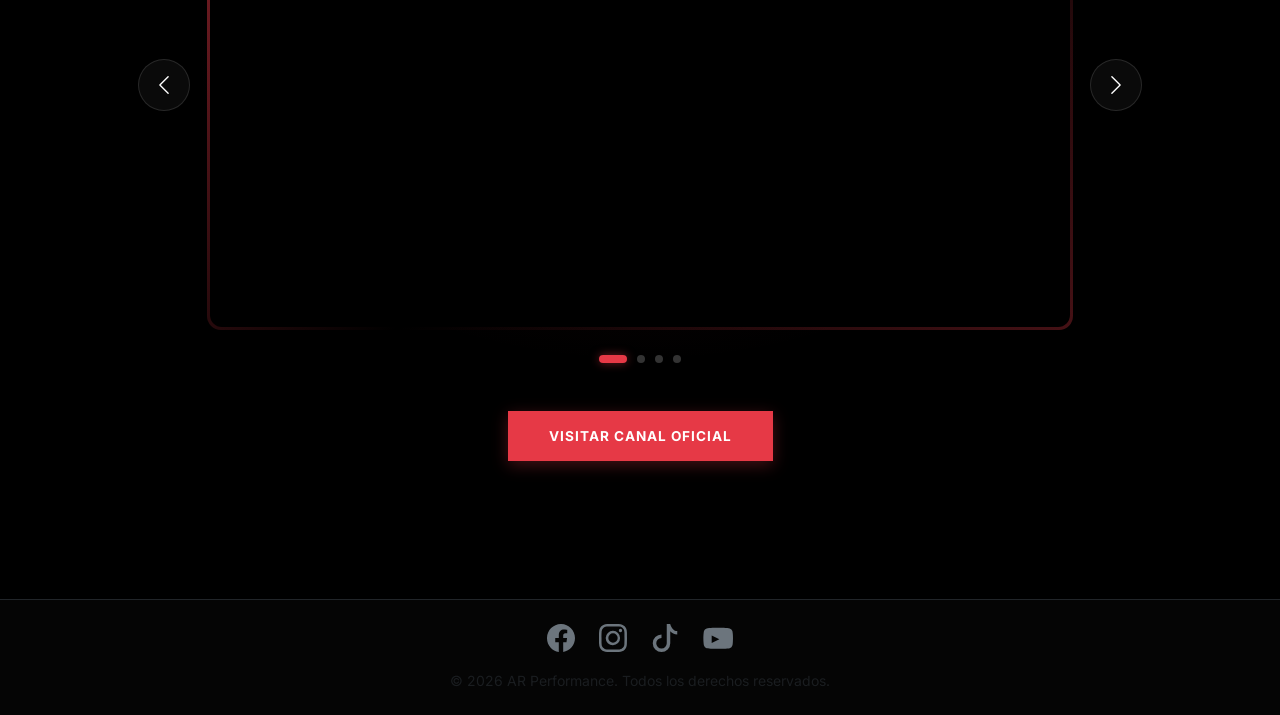
==== commit 5ca645b1: "Redesign hero + add stats bar - Hero: 'Push Your Limits', eyebrow tag, tagline divider, sub copy - S" ====
--- a/index.html
+++ b/index.html
@@ -38,17 +38,62 @@
     </div>
   </nav>
 
-  <header class="hero-section text-center fade-in">
-    <div class="container">
-      <h1 class="display-1 mb-3">DOMINA EL ASFALTO</h1>
-      <p class="lead mb-5" style="color: var(--text-muted); max-width: 600px; margin: 0 auto;">Life is too short to stay
-        stock. Telemetría real, potencia sin límites y la respuesta perfecta en cada aceleración.</p>
-      <div class="d-flex justify-content-center gap-3">
+  <header class="hero-section fade-in">
+    <div class="container hero-container">
+
+      <!-- Eyebrow -->
+      <div class="hero-eyebrow">
+        <span class="hero-eyebrow-dot"></span>
+        VAG Specialists · Ibagué, Colombia
+        <span class="hero-eyebrow-dot"></span>
+      </div>
+
+      <!-- Main title -->
+      <h1 class="hero-title">PUSH YOUR<br><span class="hero-title-accent">LIMITS</span></h1>
+
+      <!-- Divider line + tagline -->
+      <div class="hero-tagline-wrap">
+        <div class="hero-line"></div>
+        <p class="hero-tagline">Life is too short to stay stock.</p>
+        <div class="hero-line"></div>
+      </div>
+
+      <!-- Sub copy -->
+      <p class="hero-sub">Telemetría real &nbsp;·&nbsp; Potencia sin límites &nbsp;·&nbsp; Respuesta perfecta</p>
+
+      <!-- CTAs -->
+      <div class="d-flex justify-content-center gap-3 mt-5">
         <a href="repros.html" class="btn btn-arp btn-arp-danger">Configurar Setup</a>
         <a href="contacto.html" class="btn btn-arp btn-arp-outline">Saber Más</a>
       </div>
+
     </div>
   </header>
+
+  <!-- STATS BAR -->
+  <section class="stats-bar-section">
+    <div class="stats-bar-inner">
+      <div class="stat-item">
+        <span class="stat-number">10<span class="stat-plus">+</span></span>
+        <span class="stat-label">Years Experience</span>
+      </div>
+      <div class="stat-divider"></div>
+      <div class="stat-item">
+        <span class="stat-number">500<span class="stat-plus">+</span></span>
+        <span class="stat-label">Cars Built</span>
+      </div>
+      <div class="stat-divider"></div>
+      <div class="stat-item">
+        <span class="stat-number">50<span class="stat-plus">+</span></span>
+        <span class="stat-label">Premium Products</span>
+      </div>
+      <div class="stat-divider"></div>
+      <div class="stat-item">
+        <span class="stat-number">100<span class="stat-plus">%</span></span>
+        <span class="stat-label">Committed</span>
+      </div>
+    </div>
+  </section>
 
   <section id="preview-catalog" class="catalog-section py-5 fade-in">
     <div class="container">
--- a/style.css
+++ b/style.css
@@ -51,39 +51,183 @@
     color: #ffffff !important;
 }
 
+/* ── HERO ── */
 .hero-section {
-    height: 90vh;
-    background: linear-gradient(180deg, rgba(0, 0, 0, 0.2) 0%, rgba(0, 0, 0, 0.8) 80%, rgba(0, 0, 0, 1) 100%),
+    height: 100vh;
+    min-height: 640px;
+    background:
+        linear-gradient(180deg, rgba(0,0,0,0.15) 0%, rgba(0,0,0,0.72) 60%, rgba(0,0,0,1) 100%),
         url('assets/img/MK7.png');
-    /* Ruta local */
     background-size: cover;
-    background-position: center;
+    background-position: center 30%;
     background-attachment: fixed;
-    /* Parallax effect */
     display: flex;
     align-items: center;
     justify-content: center;
     position: relative;
-}
-
-
+    overflow: hidden;
+}
+
+/* Subtle red ambient under the text */
 .hero-section::after {
-    /* Subtle unified glow */
     content: '';
     position: absolute;
-    top: 50%;
-    left: 50%;
-    transform: translate(-50%, -50%);
-    width: 60vw;
-    height: 60vh;
-    background: radial-gradient(circle, var(--accent-glow) 0%, transparent 70%);
-    pointer-events: none;
-    z-index: 0;
-}
-
-.hero-section .container {
+    bottom: 0; left: 50%;
+    transform: translateX(-50%);
+    width: 70vw; height: 50vh;
+    background: radial-gradient(ellipse at bottom, rgba(230,57,70,0.18) 0%, transparent 65%);
+    pointer-events: none; z-index: 0;
+}
+
+.hero-container {
     position: relative;
     z-index: 1;
+    text-align: center;
+    padding-top: 60px;
+}
+
+/* Eyebrow */
+.hero-eyebrow {
+    display: inline-flex;
+    align-items: center;
+    gap: 10px;
+    font-size: 0.62rem;
+    font-weight: 700;
+    letter-spacing: 4px;
+    text-transform: uppercase;
+    color: #666;
+    margin-bottom: 28px;
+}
+.hero-eyebrow-dot {
+    display: inline-block;
+    width: 5px; height: 5px;
+    border-radius: 50%;
+    background: var(--accent-red);
+}
+
+/* Main title */
+.hero-title {
+    font-size: clamp(4rem, 13vw, 10rem);
+    font-weight: 900;
+    line-height: 0.9;
+    letter-spacing: -4px;
+    color: #fff;
+    margin-bottom: 32px;
+    text-transform: uppercase;
+}
+.hero-title-accent {
+    color: var(--accent-red);
+    display: block;
+    filter: drop-shadow(0 0 40px rgba(230,57,70,0.4));
+}
+
+/* Divider + tagline */
+.hero-tagline-wrap {
+    display: flex;
+    align-items: center;
+    justify-content: center;
+    gap: 20px;
+    margin-bottom: 16px;
+}
+.hero-line {
+    width: 60px; height: 1px;
+    background: linear-gradient(90deg, transparent, #444);
+}
+.hero-tagline-wrap .hero-line:last-child {
+    background: linear-gradient(90deg, #444, transparent);
+}
+.hero-tagline {
+    font-size: 1rem;
+    font-weight: 700;
+    color: #ccc;
+    letter-spacing: 2px;
+    text-transform: uppercase;
+    margin: 0;
+    white-space: nowrap;
+}
+
+/* Sub copy */
+.hero-sub {
+    font-size: 0.78rem;
+    font-weight: 500;
+    letter-spacing: 2px;
+    color: #555;
+    text-transform: uppercase;
+    margin: 0;
+}
+
+/* ── STATS BAR ── */
+.stats-bar-section {
+    background: #000;
+    border-top: 1px solid #111;
+    border-bottom: 1px solid #111;
+    padding: 0;
+    position: relative;
+    z-index: 2;
+}
+
+.stats-bar-inner {
+    display: flex;
+    align-items: stretch;
+    justify-content: center;
+    max-width: 960px;
+    margin: 0 auto;
+}
+
+.stat-item {
+    flex: 1;
+    display: flex;
+    flex-direction: column;
+    align-items: center;
+    justify-content: center;
+    padding: 36px 20px;
+    position: relative;
+    transition: background 0.3s ease;
+}
+
+.stat-item:hover {
+    background: rgba(230,57,70,0.04);
+}
+
+.stat-number {
+    font-size: clamp(2.4rem, 5vw, 3.4rem);
+    font-weight: 900;
+    color: #fff;
+    letter-spacing: -2px;
+    line-height: 1;
+    margin-bottom: 6px;
+    display: block;
+}
+
+.stat-plus {
+    font-size: 55%;
+    color: var(--accent-red);
+    font-weight: 900;
+    vertical-align: super;
+    margin-left: 1px;
+}
+
+.stat-label {
+    font-size: 0.58rem;
+    font-weight: 800;
+    letter-spacing: 3px;
+    text-transform: uppercase;
+    color: #444;
+    display: block;
+}
+
+.stat-divider {
+    width: 1px;
+    background: #1a1a1a;
+    align-self: stretch;
+    margin: 20px 0;
+}
+
+@media (max-width: 576px) {
+    .stats-bar-inner { flex-wrap: wrap; }
+    .stat-item { flex: 0 0 50%; border-bottom: 1px solid #111; }
+    .stat-divider { display: none; }
+    .hero-title { letter-spacing: -2px; }
 }
 
 /* TARJETAS DE CATÁLOGO */
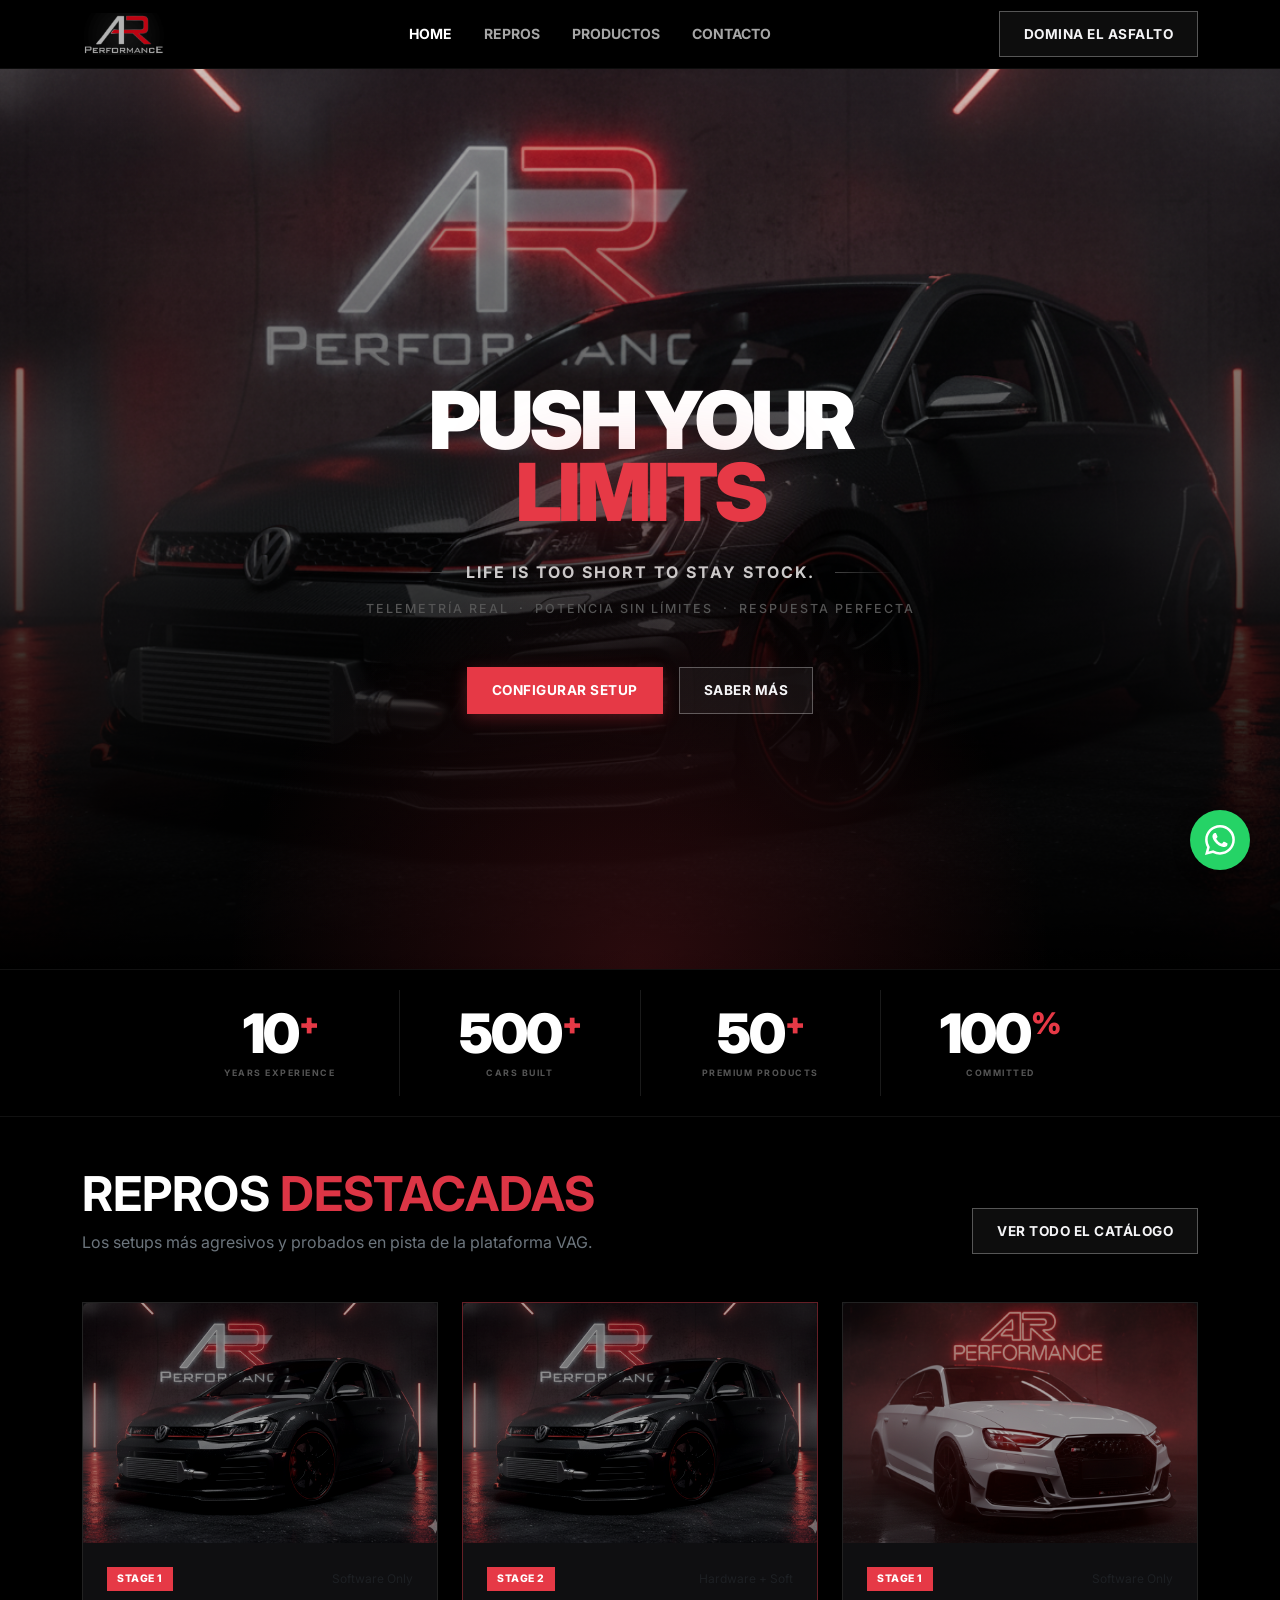
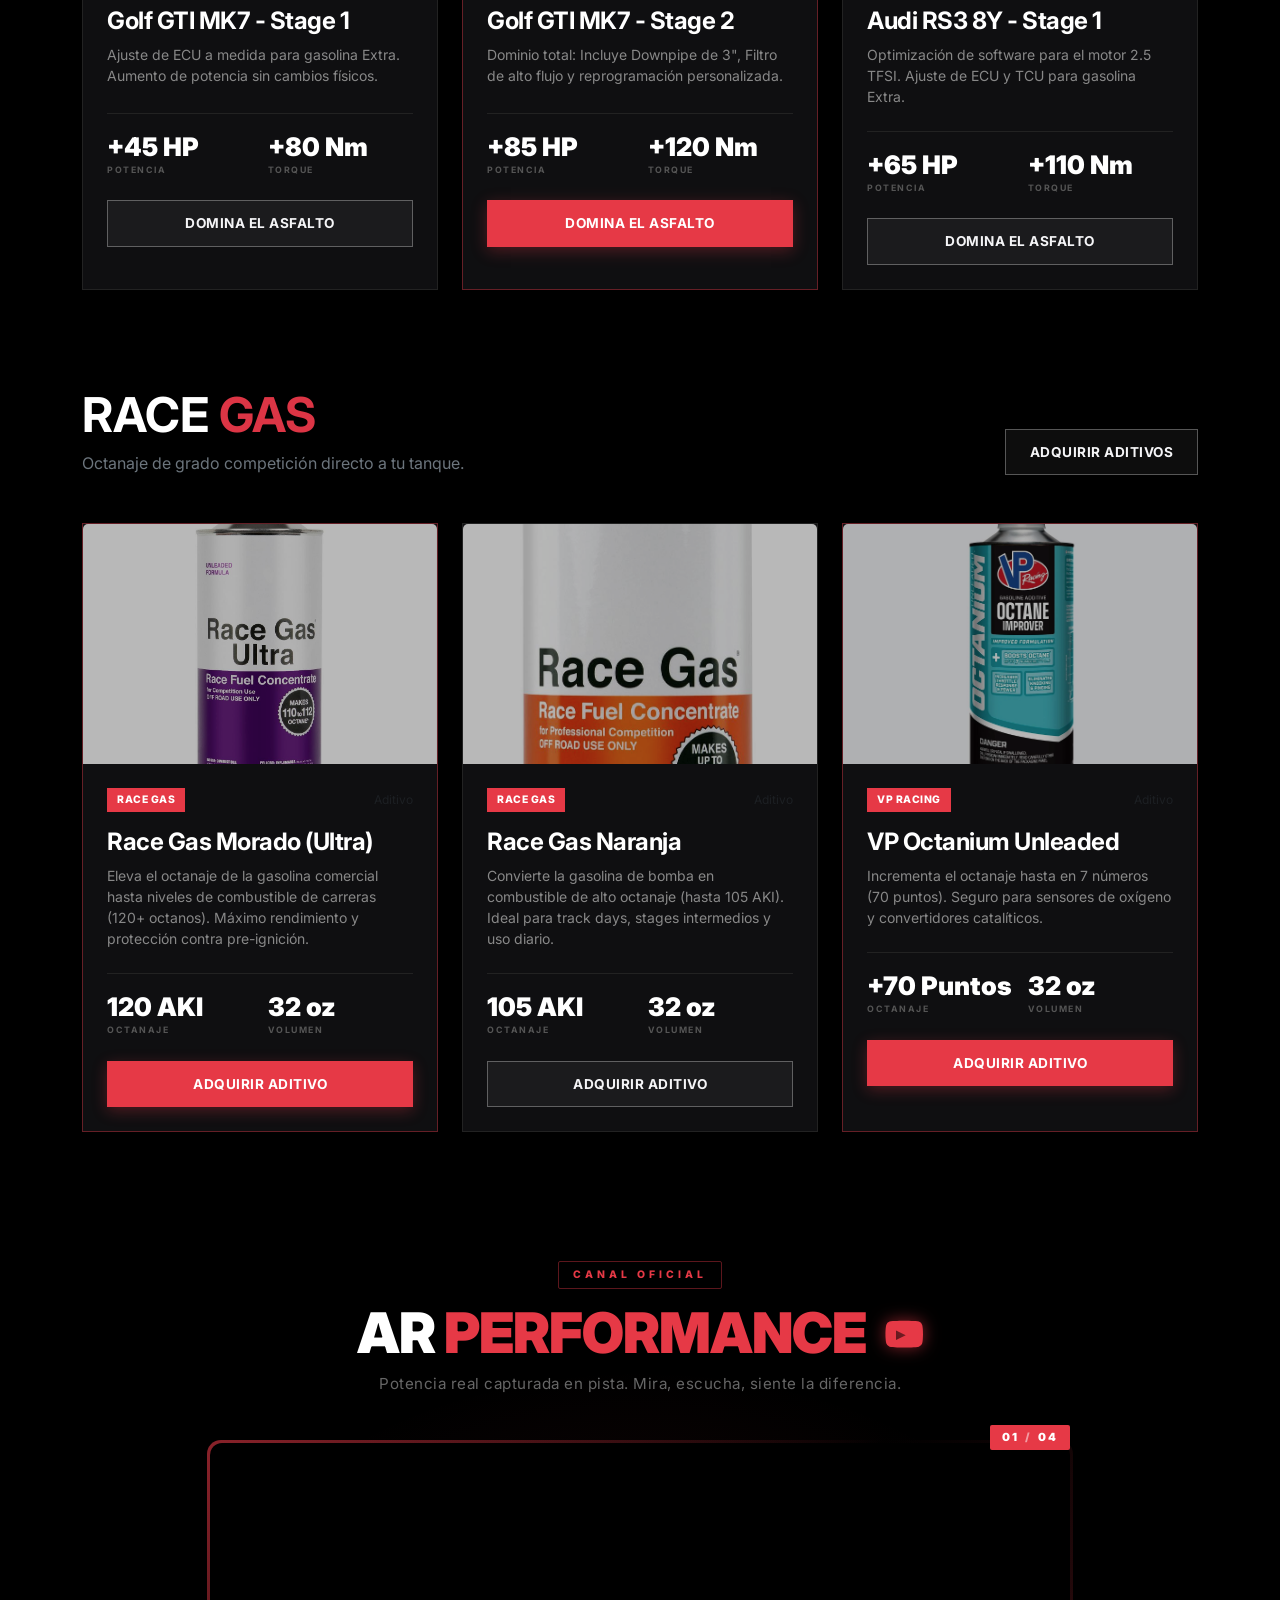
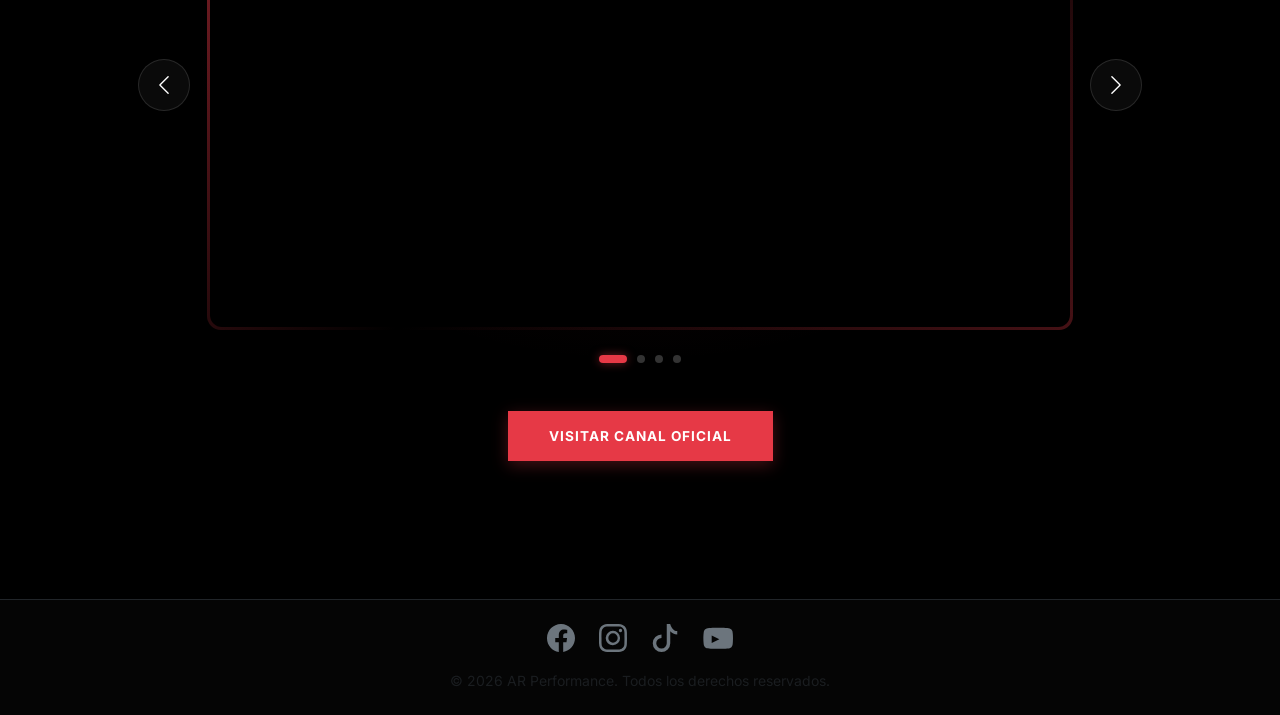
==== commit d537557f: "Hero: remove eyebrow, reduce title size" ====
--- a/index.html
+++ b/index.html
@@ -40,13 +40,6 @@
 
   <header class="hero-section fade-in">
     <div class="container hero-container">
-
-      <!-- Eyebrow -->
-      <div class="hero-eyebrow">
-        <span class="hero-eyebrow-dot"></span>
-        VAG Specialists · Ibagué, Colombia
-        <span class="hero-eyebrow-dot"></span>
-      </div>
 
       <!-- Main title -->
       <h1 class="hero-title">PUSH YOUR<br><span class="hero-title-accent">LIMITS</span></h1>
--- a/style.css
+++ b/style.css
@@ -107,7 +107,7 @@
 
 /* Main title */
 .hero-title {
-    font-size: clamp(4rem, 13vw, 10rem);
+    font-size: clamp(2rem, 6.5vw, 5rem);
     font-weight: 900;
     line-height: 0.9;
     letter-spacing: -4px;
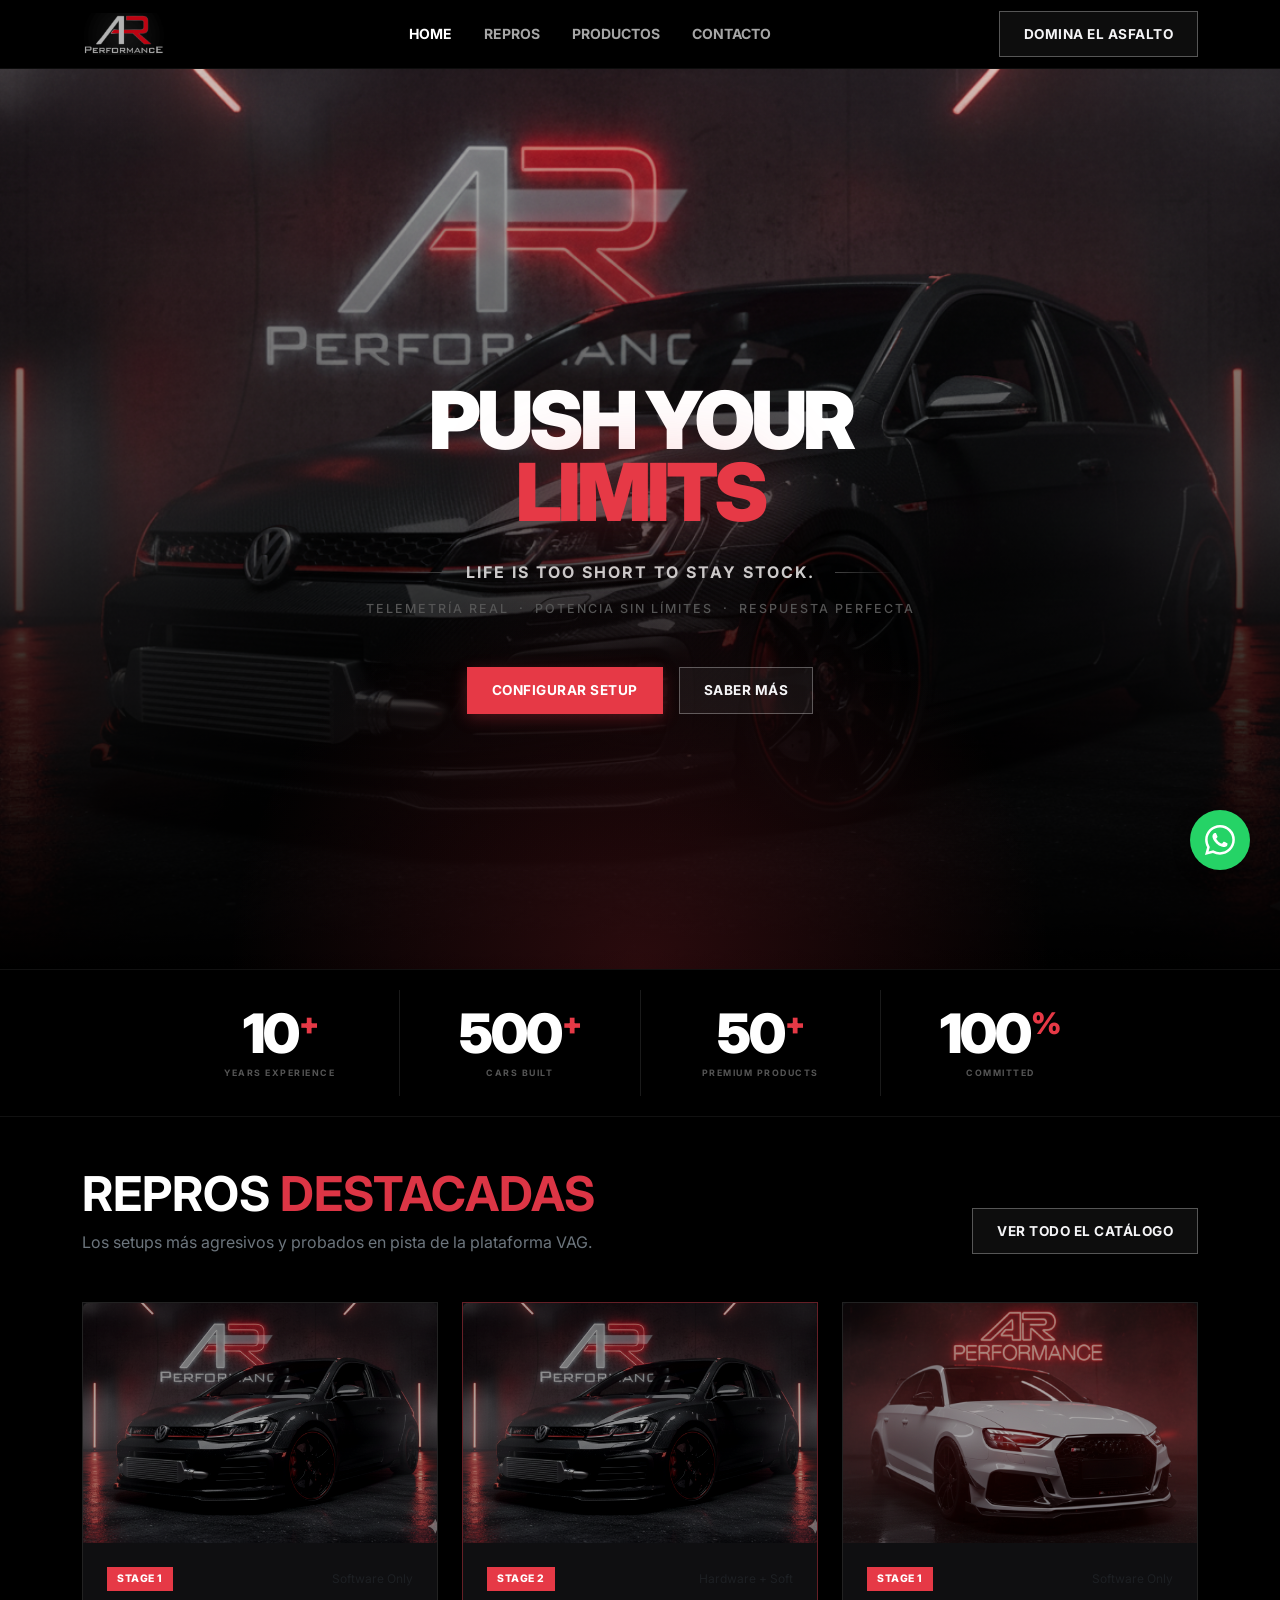
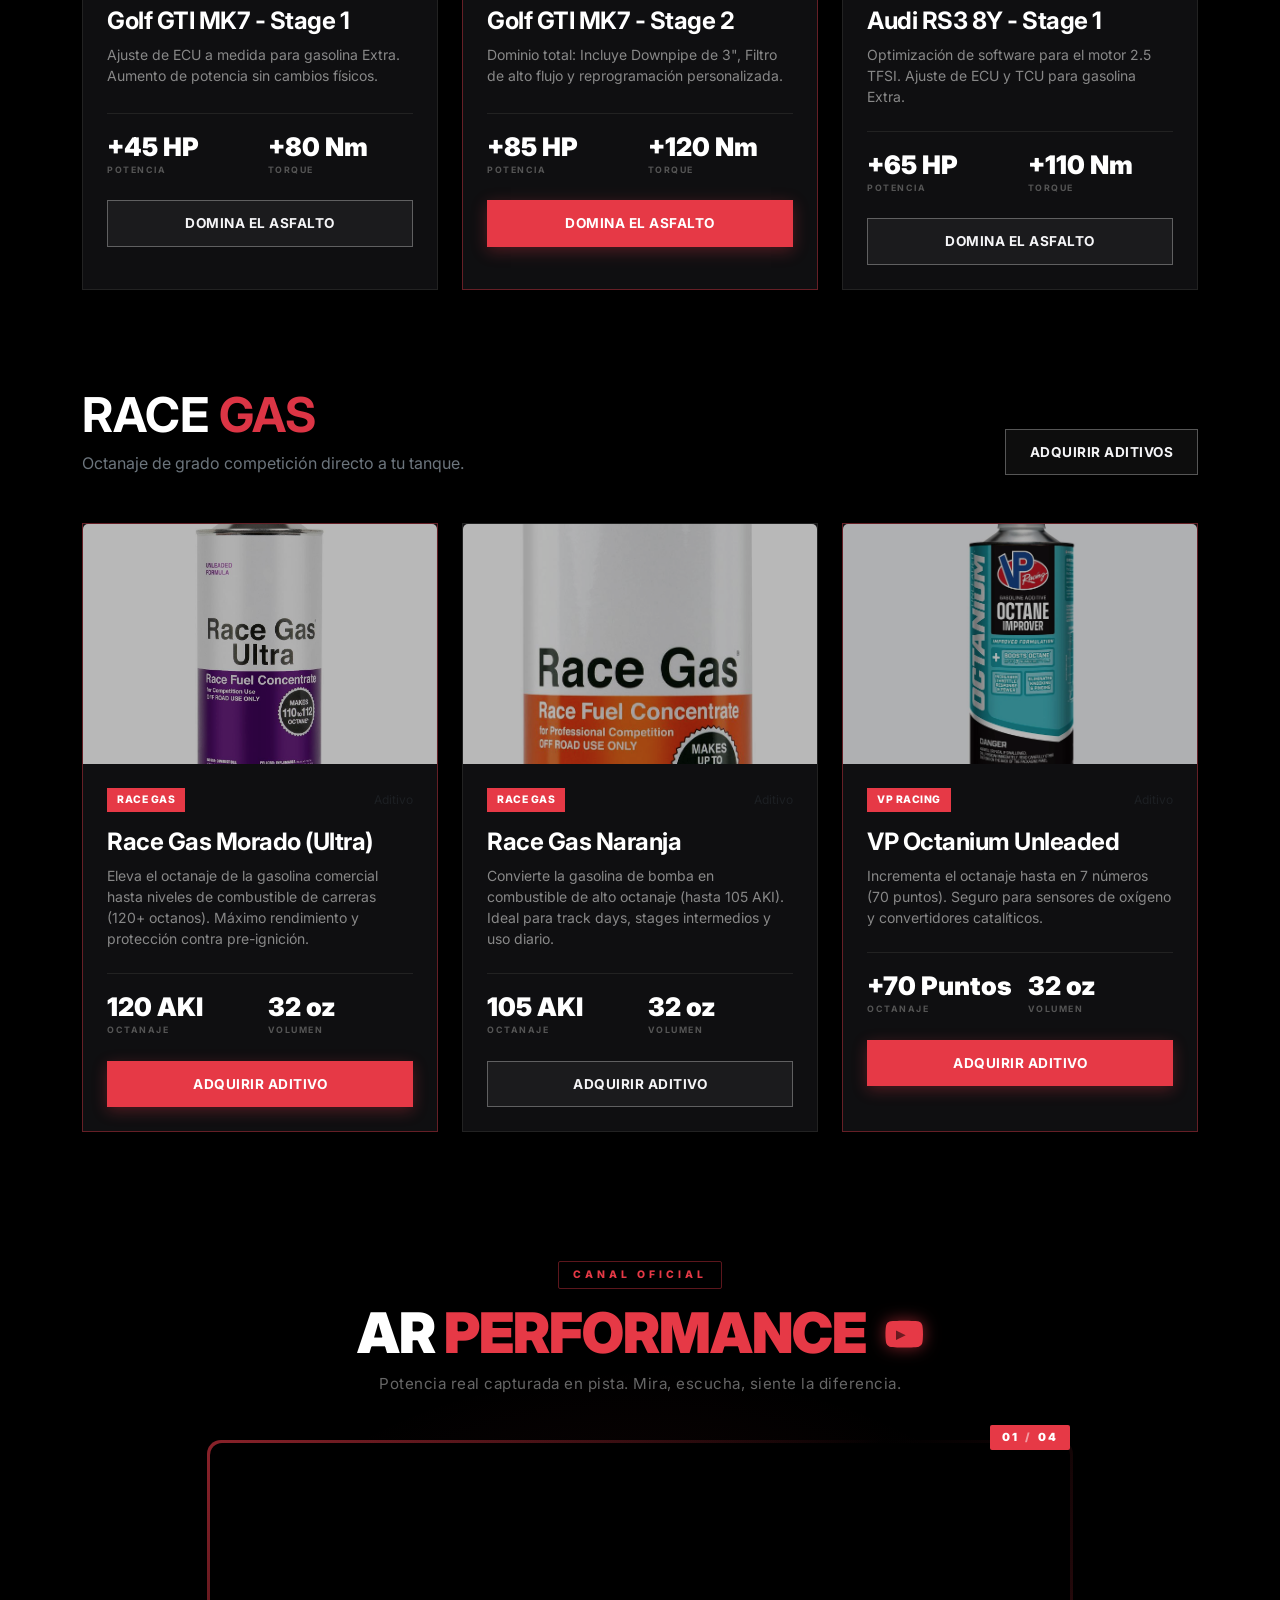
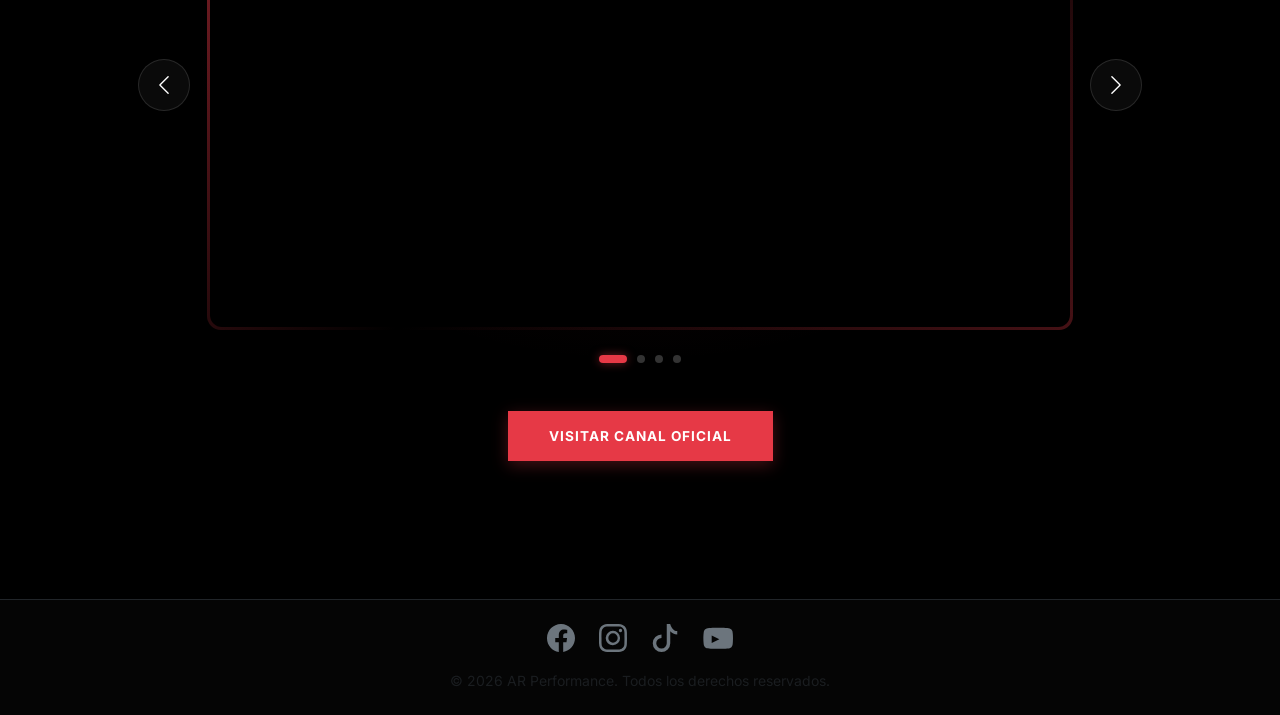
==== commit 3897874c: "Add Google Analytics + favicon to all pages - GA tag G-Y3VM7G20WV on all 6 pages - Favicon: LogoAR 2" ====
--- a/index.html
+++ b/index.html
@@ -1,404 +1,414 @@
-<!DOCTYPE html>
-<html lang="es">
-
-<head>
-  <meta charset="UTF-8">
-  <meta name="viewport" content="width=device-width, initial-scale=1.0">
-  <title>AR Performance | Domina el Asfalto</title>
-
-  <link href="https://fonts.googleapis.com/css2?family=Inter:wght@400;700;900&display=swap" rel="stylesheet">
-  <link href="https://cdn.jsdelivr.net/npm/bootstrap@5.3.3/dist/css/bootstrap.min.css" rel="stylesheet">
-
-  <link rel="stylesheet" href="style.css?v=3">
-  <meta name="referrer" content="strict-origin-when-cross-origin">
-</head>
-
-
-<body>
-
-  <nav class="navbar navbar-expand-lg navbar-dark sticky-top">
-    <div class="container">
-      <a class="navbar-brand" href="index.html">
-        <img src="assets/img/LogoAR 2026.jpg" alt="AR Performance" class="navbar-logo">
-      </a>
-
-      <button class="navbar-toggler border-0" type="button" data-bs-toggle="collapse" data-bs-target="#navbarNav">
-        <span class="navbar-toggler-icon"></span>
-      </button>
-
-      <div class="collapse navbar-collapse" id="navbarNav">
-        <ul class="navbar-nav mx-auto text-uppercase small fw-bold">
-          <li class="nav-item"><a class="nav-link px-3 active-link" href="index.html">Home</a></li>
-          <li class="nav-item"><a class="nav-link px-3" href="repros.html">Repros</a></li>
-          <li class="nav-item"><a class="nav-link px-3" href="productos.html">Productos</a></li>
-          <li class="nav-item"><a class="nav-link px-3" href="contacto.html">Contacto</a></li>
-        </ul>
-        <a href="repros.html" class="btn btn-arp btn-arp-outline btn-sm">Domina el Asfalto</a>
-      </div>
-    </div>
-  </nav>
-
-  <header class="hero-section fade-in">
-    <div class="container hero-container">
-
-      <!-- Main title -->
-      <h1 class="hero-title">PUSH YOUR<br><span class="hero-title-accent">LIMITS</span></h1>
-
-      <!-- Divider line + tagline -->
-      <div class="hero-tagline-wrap">
-        <div class="hero-line"></div>
-        <p class="hero-tagline">Life is too short to stay stock.</p>
-        <div class="hero-line"></div>
-      </div>
-
-      <!-- Sub copy -->
-      <p class="hero-sub">Telemetría real &nbsp;·&nbsp; Potencia sin límites &nbsp;·&nbsp; Respuesta perfecta</p>
-
-      <!-- CTAs -->
-      <div class="d-flex justify-content-center gap-3 mt-5">
-        <a href="repros.html" class="btn btn-arp btn-arp-danger">Configurar Setup</a>
-        <a href="contacto.html" class="btn btn-arp btn-arp-outline">Saber Más</a>
-      </div>
-
-    </div>
-  </header>
-
-  <!-- STATS BAR -->
-  <section class="stats-bar-section">
-    <div class="stats-bar-inner">
-      <div class="stat-item">
-        <span class="stat-number">10<span class="stat-plus">+</span></span>
-        <span class="stat-label">Years Experience</span>
-      </div>
-      <div class="stat-divider"></div>
-      <div class="stat-item">
-        <span class="stat-number">500<span class="stat-plus">+</span></span>
-        <span class="stat-label">Cars Built</span>
-      </div>
-      <div class="stat-divider"></div>
-      <div class="stat-item">
-        <span class="stat-number">50<span class="stat-plus">+</span></span>
-        <span class="stat-label">Premium Products</span>
-      </div>
-      <div class="stat-divider"></div>
-      <div class="stat-item">
-        <span class="stat-number">100<span class="stat-plus">%</span></span>
-        <span class="stat-label">Committed</span>
-      </div>
-    </div>
-  </section>
-
-  <section id="preview-catalog" class="catalog-section py-5 fade-in">
-    <div class="container">
-      <div class="row align-items-end mb-5">
-        <div class="col-md-8">
-          <h2 class="display-5 fw-bold text-white">REPROS <span class="text-danger">DESTACADAS</span></h2>
-          <p class="text-secondary mb-0">Los setups más agresivos y probados en pista de la plataforma VAG.</p>
-        </div>
-        <div class="col-md-4 text-md-end mt-3 mt-md-0">
-          <a href="repros.html" class="btn btn-sm btn-arp btn-arp-outline">Ver Todo el Catálogo</a>
-        </div>
-      </div>
-      <div class="row g-4" id="catalog-container"></div>
-    </div>
-  </section>
-
-  <section id="preview-products" class="catalog-section py-5 bg-black">
-    <div class="container">
-      <div class="row align-items-end mb-5">
-        <div class="col-md-8">
-          <h2 class="display-5 fw-bold text-white">RACE <span class="text-danger">GAS</span></h2>
-          <p class="text-secondary mb-0">Octanaje de grado competición directo a tu tanque.</p>
-        </div>
-        <div class="col-md-4 text-md-end mt-3 mt-md-0">
-          <a href="productos.html" class="btn btn-sm btn-arp btn-arp-outline">Adquirir Aditivos</a>
-        </div>
-      </div>
-      <div class="row g-4" id="products-container"></div>
-    </div>
-  </section>
-
-
-
-  <!-- YouTube Showcase Section -->
-  <section class="yt-showcase-section">
-    <!-- Ambient background glow -->
-    <div class="yt-bg-glow"></div>
-
-    <div class="container position-relative">
-
-      <!-- Header -->
-      <div class="row mb-5">
-        <div class="col-12 text-center fade-in">
-          <span class="yt-section-eyebrow">Canal Oficial</span>
-          <h2 class="yt-section-title">
-            AR <span class="yt-red">PERFORMANCE</span>
-            <svg xmlns="http://www.w3.org/2000/svg" width="38" height="38" fill="#E63946"
-              class="yt-yt-icon" viewBox="0 0 16 16">
-              <path d="M8.051 1.999h.089c.822.003 4.987.033 6.11.335a2.01 2.01 0 0 1 1.415 1.42c.101.38.172.883.22 1.402l.01.104.022.26.008.104c.065.914.073 1.77.074 1.957v.075c-.001.194-.01 1.052-.072 1.96l-.009.104-.022.259-.01.105c-.048.519-.119 1.023-.22 1.402a2.007 2.007 0 0 1-1.415 1.42c-1.123.3-5.288.332-6.11.335h-.089c-.822-.003-4.987-.033-6.11-.335a2.01 2.01 0 0 1-1.415-1.42c-.101-.38-.172-.883-.22-1.402l-.01-.104-.022-.26-.008-.104c-.065-.914-.073-1.77-.074-1.957v-.075c.001-.194.01-1.052.072-1.96l.009-.104.022-.259.01-.105c.048-.519.119-1.023.22-1.402a2.007 2.007 0 0 1 1.415-1.42c1.123-.3 5.288-.332 6.11-.335m-3.414 4.09v4.061l4.088-2.03-4.088-2.03z"/>
-            </svg>
-          </h2>
-          <p class="yt-section-sub">Potencia real capturada en pista. Mira, escucha, siente la diferencia.</p>
-        </div>
-      </div>
-
-      <!-- Video Player + Arrows -->
-      <div class="yt-player-row fade-in">
-
-        <!-- Prev Arrow -->
-        <button class="yt-arrow yt-arrow-prev" id="ytPrev" aria-label="Video anterior">
-          <svg xmlns="http://www.w3.org/2000/svg" width="22" height="22" fill="currentColor" viewBox="0 0 16 16">
-            <path d="M11.354 1.646a.5.5 0 0 1 0 .708L5.707 8l5.647 5.646a.5.5 0 0 1-.708.708l-6-6a.5.5 0 0 1 0-.708l6-6a.5.5 0 0 1 .708 0z"/>
-          </svg>
-        </button>
-
-        <!-- Video Frame -->
-        <div class="yt-frame-wrap">
-          <div class="yt-frame-glow"></div>
-          <div class="ratio ratio-16x9 yt-iframe-container">
-            <iframe
-              id="ytMainPlayer"
-              src="https://www.youtube.com/embed/AG3yaiSwmXw?rel=0&modestbranding=1"
-              title="AR Performance"
-              allow="accelerometer; autoplay; clipboard-write; encrypted-media; gyroscope; picture-in-picture; web-share"
-              allowfullscreen>
-            </iframe>
-          </div>
-          <!-- Counter badge -->
-          <div class="yt-counter" id="ytCounter">01 <span class="yt-counter-sep">/</span> 04</div>
-        </div>
-
-        <!-- Next Arrow -->
-        <button class="yt-arrow yt-arrow-next" id="ytNext" aria-label="Video siguiente">
-          <svg xmlns="http://www.w3.org/2000/svg" width="22" height="22" fill="currentColor" viewBox="0 0 16 16">
-            <path d="M4.646 1.646a.5.5 0 0 1 .708 0l6 6a.5.5 0 0 1 0 .708l-6 6a.5.5 0 0 1-.708-.708L10.293 8 4.646 2.354a.5.5 0 0 1 0-.708z"/>
-          </svg>
-        </button>
-
-      </div>
-
-      <!-- Dot indicators -->
-      <div class="yt-dots-row fade-in" id="ytDots">
-        <button class="yt-dot active" data-index="0"></button>
-        <button class="yt-dot" data-index="1"></button>
-        <button class="yt-dot" data-index="2"></button>
-        <button class="yt-dot" data-index="3"></button>
-      </div>
-
-      <!-- CTA -->
-      <div class="text-center mt-5 fade-in">
-        <a href="https://www.youtube.com/@arperformancebyREA" target="_blank"
-          class="btn btn-arp btn-arp-danger" style="letter-spacing: 1px; padding: 14px 40px;">
-          VISITAR CANAL OFICIAL
-        </a>
-      </div>
-
-    </div>
-  </section>
-
-  <script>
-    (function () {
-      const videos = [
-        'AG3yaiSwmXw',
-        'cPuKxcwvbFg',
-        'NO-t_FIW0Fo',
-        'XqxgBNUAIO4'
-      ];
-      let current = 0;
-
-      const player  = document.getElementById('ytMainPlayer');
-      const counter = document.getElementById('ytCounter');
-      const dots    = document.querySelectorAll('.yt-dot');
-
-      function goTo(index) {
-        current = (index + videos.length) % videos.length;
-        // Fade out → swap src → fade in
-        player.style.opacity = '0';
-        setTimeout(() => {
-          player.src = `https://www.youtube.com/embed/${videos[current]}?rel=0&modestbranding=1`;
-          player.style.opacity = '1';
-        }, 250);
-        // Counter
-        counter.innerHTML = `${String(current + 1).padStart(2, '0')} <span class="yt-counter-sep">/</span> ${String(videos.length).padStart(2, '0')}`;
-        // Dots
-        dots.forEach((d, i) => d.classList.toggle('active', i === current));
-      }
-
-      document.getElementById('ytPrev').addEventListener('click', () => goTo(current - 1));
-      document.getElementById('ytNext').addEventListener('click', () => goTo(current + 1));
-      dots.forEach(d => d.addEventListener('click', () => goTo(parseInt(d.dataset.index))));
-
-      // Keyboard support
-      document.addEventListener('keydown', e => {
-        if (e.key === 'ArrowLeft')  goTo(current - 1);
-        if (e.key === 'ArrowRight') goTo(current + 1);
-      });
-    })();
-  </script>
-
-  <script src="https://cdn.jsdelivr.net/npm/bootstrap@5.3.3/dist/js/bootstrap.bundle.min.js"></script>
-  <script src="data.js"></script>
-
-  <script>
-    // Intersection Observer for scroll animations
-    const observerOptions = {
-      root: null,
-      rootMargin: '0px',
-      threshold: 0.1
-    };
-
-    const observer = new IntersectionObserver((entries, observer) => {
-      entries.forEach(entry => {
-        if (entry.isIntersecting) {
-          entry.target.classList.add('visible');
-          observer.unobserve(entry.target);
-        }
-      });
-    }, observerOptions);
-
-
-
-    // Render Featured Data
-    try {
-      const featuredStages = typeof arpData !== 'undefined' ? (arpData.performance_stages || []).slice(0, 3) : [];
-      const featuredProducts = typeof arpData !== 'undefined' ? (arpData.products || []).slice(0, 3) : [];
-
-      // Populate Catalog Preview
-      const catalogContainer = document.getElementById('catalog-container');
-      featuredStages.forEach((stage, index) => {
-        const activeClass = stage.is_best_seller ? 'card-arp-active' : '';
-        const btnClass = stage.is_best_seller ? 'btn-arp-danger' : 'btn-arp-outline';
-        const delay = index * 0.1;
-        catalogContainer.innerHTML += `
-            <div class="col-md-4 fade-in" style="transition-delay: ${delay}s">
-                <a href="repro-detalle.html?id=${stage.id}" class="text-decoration-none">
-                    <div class="card card-arp h-100 ${activeClass}">
-                        <img src="${stage.image}" class="card-img-top img-performance" alt="${stage.name}">
-                        <div class="p-4">
-                            <div class="d-flex justify-content-between align-items-center mb-3">
-                                <span class="stage-badge-square">${stage.name.replace('RS3', '').trim()}</span>
-                                <span class="text-muted small" style="font-size: 0.75rem;">${stage.type}</span>
-                            </div>
-                            <h3 class="h4 fw-bold text-white mb-2" style="letter-spacing:-0.5px">${stage.slogan}</h3>
-                            <p class="text-muted small mb-0" style="line-height: 1.5; color: #888 !important; min-height: 45px">${stage.description}</p>
-                            
-                            <div class="stats-grid mb-4">
-                                <div>
-                                    <span class="stat-val text-white">${stage.hp_gain}</span>
-                                    <span class="stat-label">POTENCIA</span>
-                                </div>
-                                <div>
-                                    <span class="stat-val text-white">${stage.torque_gain}</span>
-                                    <span class="stat-label">TORQUE</span>
-                                </div>
-                            </div>
-                            <span class="btn ${btnClass} w-100 btn-arp">DOMINA EL ASFALTO</span>
-                        </div>
-                    </div>
-                </a>
-            </div>`;
-      });
-
-      // Populate Products Preview
-      const productsContainer = document.getElementById('products-container');
-      featuredProducts.forEach((product, index) => {
-        const activeClass = product.is_best_seller ? 'card-arp-active' : '';
-        const btnClass = product.is_best_seller ? 'btn-arp-danger' : 'btn-arp-outline';
-        productsContainer.innerHTML += `
-            <div class="col-md-4 fade-in" style="transition-delay: ${index * 0.1}s">
-                <a href="producto-detalle.html?id=${product.id}" class="text-decoration-none">
-                    <div class="card card-arp h-100 ${activeClass}">
-                        <img src="${product.image}" class="card-img-top img-performance" alt="${product.name}">
-                        <div class="p-4">
-                            <div class="d-flex justify-content-between align-items-center mb-3">
-                                <span class="stage-badge-square">${product.brand || 'RACE GAS'}</span>
-                                <span class="text-muted small" style="font-size: 0.75rem;">Aditivo</span>
-                            </div>
-                            <h3 class="h4 fw-bold text-white mb-2" style="letter-spacing:-0.5px">${product.slogan}</h3>
-                            <p class="text-muted small mb-0" style="line-height: 1.5; color: #888 !important; min-height: 45px">${product.description}</p>
-                            
-                            <div class="stats-grid mb-4">
-                                <div>
-                                    <span class="stat-val text-white">${product.octane_boost}</span>
-                                    <span class="stat-label">OCTANAJE</span>
-                                </div>
-                                <div>
-                                    <span class="stat-val text-white">${product.volume}</span>
-                                    <span class="stat-label">VOLUMEN</span>
-                                </div>
-                            </div>
-                            <span class="btn ${btnClass} w-100 btn-arp">ADQUIRIR ADITIVO</span>
-                        </div>
-                    </div>
-                </a>
-            </div>`;
-      });
-
-    } catch (e) { console.error('Error cargando preview', e); }
-
-    // Initialize observers for static elements
-    document.querySelectorAll('.fade-in').forEach(el => observer.observe(el));
-
-    // Smooth scroll
-    document.querySelectorAll('a[href^="#"]').forEach(anchor => {
-      anchor.addEventListener('click', function (e) {
-        e.preventDefault();
-        document.querySelector(this.getAttribute('href')).scrollIntoView({
-          behavior: 'smooth'
-        });
-      });
-    });
-  </script>
-
-  <!-- Global Footer -->
-  <footer class="footer-section py-4 mt-5 border-top border-dark" style="background-color: #050505;">
-    <div class="container text-center">
-      <div class="d-flex justify-content-center gap-4 mb-3">
-        <a href="https://www.facebook.com/ARPerformanceBog/" target="_blank"
-          class="text-secondary text-decoration-none slide-up-hover" title="Facebook">
-          <svg xmlns="http://www.w3.org/2000/svg" width="28" height="28" fill="currentColor" class="bi bi-facebook"
-            viewBox="0 0 16 16">
-            <path
-              d="M16 8.049c0-4.446-3.582-8.05-8-8.05C3.58 0-.002 3.603-.002 8.05c0 4.017 2.926 7.347 6.75 7.951v-5.625h-2.03V8.05H6.75V6.275c0-2.017 1.195-3.131 3.022-3.131.876 0 1.791.157 1.791.157v1.98h-1.009c-.993 0-1.303.621-1.303 1.258v1.51h2.218l-.354 2.326H9.25V16c3.824-.604 6.75-3.934 6.75-7.951z" />
-          </svg>
-        </a>
-        <a href="https://www.instagram.com/arperformance/?hl=es" target="_blank"
-          class="text-secondary text-decoration-none slide-up-hover" title="Instagram">
-          <svg xmlns="http://www.w3.org/2000/svg" width="28" height="28" fill="currentColor" class="bi bi-instagram"
-            viewBox="0 0 16 16">
-            <path
-              d="M8 0C5.829 0 5.556.01 4.703.048 3.85.088 3.269.222 2.76.42a3.917 3.917 0 0 0-1.417.923A3.927 3.927 0 0 0 .42 2.76C.222 3.268.087 3.85.048 4.7.01 5.555 0 5.827 0 8.001c0 2.172.01 2.444.048 3.297.04.852.174 1.433.372 1.942.205.526.478.972.923 1.417.444.445.89.719 1.416.923.51.198 1.09.333 1.942.372C5.555 15.99 5.827 16 8 16s2.444-.01 3.298-.048c.851-.04 1.434-.174 1.943-.372a3.916 3.916 0 0 0 1.416-.923c.445-.445.718-.891.923-1.417.197-.509.332-1.09.372-1.942C15.99 10.445 16 10.173 16 8s-.01-2.445-.048-3.299c-.04-.851-.175-1.433-.372-1.941a3.926 3.926 0 0 0-.923-1.417A3.911 3.911 0 0 0 13.24.42c-.51-.198-1.092-.333-1.943-.372C10.443.01 10.172 0 7.998 0h.003zm-.717 1.442h.718c2.136 0 2.389.007 3.232.046.78.035 1.204.166 1.486.275.373.145.64.319.92.599.28.28.453.546.598.92.11.281.24.705.275 1.485.039.843.047 1.096.047 3.231s-.008 2.389-.047 3.232c-.035.78-.166 1.203-.275 1.485a2.47 2.47 0 0 1-.599.919c-.28.28-.546.453-.92.598-.28.11-.704.24-1.485.276-.843.038-1.096.047-3.232.047s-2.39-.009-3.233-.047c-.78-.036-1.203-.166-1.485-.276a2.478 2.478 0 0 1-.92-.598 2.48 2.48 0 0 1-.6-.92c-.109-.281-.24-.705-.275-1.485-.038-.843-.046-1.096-.046-3.233 0-2.136.008-2.388.046-3.231.036-.78.166-1.204.276-1.486.145-.373.319-.64.599-.92.28-.28.546-.453.92-.598.282-.11.705-.24 1.485-.276.738-.034 1.024-.044 2.515-.045v.002zm4.988 1.328a.96.96 0 1 0 0 1.92.96.96 0 0 0 0-1.92zm-4.27 1.122a4.109 4.109 0 1 0 0 8.217 4.109 4.109 0 0 0 0-8.217zm0 1.441a2.667 2.667 0 1 1 0 5.334 2.667 2.667 0 0 1 0-5.334z" />
-          </svg>
-        </a>
-        <a href="https://www.tiktok.com/@arbyricardoecheverri" target="_blank"
-          class="text-secondary text-decoration-none slide-up-hover" title="TikTok">
-          <svg xmlns="http://www.w3.org/2000/svg" width="28" height="28" fill="currentColor" class="bi bi-tiktok"
-            viewBox="0 0 16 16">
-            <path
-              d="M9 0h1.98c.144.715.54 1.617 1.235 2.512C12.895 3.389 13.797 4 15 4v2c-1.753 0-3.07-.814-4-1.829V11a5 5 0 1 1-5-5v2a3 3 0 1 0 3 3z" />
-          </svg>
-        </a>
-        <a href="https://www.youtube.com/@arperformancebyREA" target="_blank"
-          class="text-secondary text-decoration-none slide-up-hover" title="YouTube">
-          <svg xmlns="http://www.w3.org/2000/svg" width="30" height="30" fill="currentColor" class="bi bi-youtube"
-            viewBox="0 0 16 16">
-            <path
-              d="M8.051 1.999h.089c.822.003 4.987.033 6.11.335a2.01 2.01 0 0 1 1.415 1.42c.101.38.172.883.22 1.402l.01.104.022.26.008.104c.065.914.073 1.77.074 1.957v.075c-.001.194-.01 1.052-.072 1.96l-.009.104-.022.259-.01.105c-.048.519-.119 1.023-.22 1.402a2.007 2.007 0 0 1-1.415 1.42c-1.123.3-5.288.332-6.11.335h-.089c-.822-.003-4.987-.033-6.11-.335a2.01 2.01 0 0 1-1.415-1.42c-.101-.38-.172-.883-.22-1.402l-.01-.104-.022-.26-.008-.104c-.065-.914-.073-1.77-.074-1.957v-.075c.001-.194.01-1.052.072-1.96l.009-.104.022-.259.01-.105c.048-.519.119-1.023.22-1.402a2.007 2.007 0 0 1 1.415-1.42c1.123-.3 5.288-.332 6.11-.335m-3.414 4.09v4.061l4.088-2.03-4.088-2.03z" />
-          </svg>
-        </a>
-      </div>
-      <p class="text-muted small mb-0">&copy; 2026 AR Performance. Todos los derechos reservados.</p>
-    </div>
-  </footer>
-
-  <!-- WhatsApp Float Button -->
-  <a href="https://wa.me/573156662073" class="whatsapp-float" target="_blank" title="Contáctanos por WhatsApp">
-    <svg xmlns="http://www.w3.org/2000/svg" width="30" height="30" fill="currentColor" class="bi bi-whatsapp"
-      viewBox="0 0 16 16">
-      <path
-        d="M13.601 2.326A7.85 7.85 0 0 0 7.994 0C3.627 0 .068 3.558.064 7.926c0 1.399.366 2.76 1.057 3.965L0 16l4.204-1.102a7.9 7.9 0 0 0 3.79.965h.004c4.368 0 7.926-3.558 7.93-7.93A7.9 7.9 0 0 0 13.6 2.326zM7.994 14.521a6.6 6.6 0 0 1-3.356-.92l-.24-.144-2.494.654.666-2.433-.156-.251a6.56 6.56 0 0 1-1.007-3.505c0-3.626 2.957-6.584 6.591-6.584a6.56 6.56 0 0 1 4.66 1.931 6.56 6.56 0 0 1 1.928 4.66c-.004 3.639-2.961 6.592-6.592 6.592m3.615-4.934c-.197-.099-1.17-.578-1.353-.646-.182-.065-.315-.099-.445.099-.133.197-.513.646-.627.775-.114.133-.232.148-.43.05-.197-.1-.836-.308-1.592-.985-.59-.525-.985-1.175-1.103-1.372-.114-.198-.011-.304.088-.403.087-.088.197-.232.296-.346.1-.114.133-.198.198-.33.065-.134.034-.248-.015-.347-.05-.099-.445-1.076-.612-1.47-.16-.389-.323-.335-.445-.34-.114-.007-.247-.007-.38-.007a.73.73 0 0 0-.529.247c-.182.198-.691.677-.691 1.654s.71 1.916.81 2.049c.098.133 1.394 2.132 3.383 2.992.47.205.84.326 1.129.418.475.152.904.129 1.246.08.38-.058 1.171-.48 1.338-.943.164-.464.164-.86.114-.943-.05-.084-.182-.133-.38-.232" />
-    </svg>
-  </a>
-</body>
-
+<!DOCTYPE html>
+<html lang="es">
+
+<head>
+  <meta charset="UTF-8">
+  <!-- Google Analytics -->
+  <script async src="https://www.googletagmanager.com/gtag/js?id=G-Y3VM7G20WV"></script>
+  <script>
+    window.dataLayer = window.dataLayer || [];
+    function gtag(){dataLayer.push(arguments);}
+    gtag('js', new Date());
+    gtag('config', 'G-Y3VM7G20WV');
+  </script>
+  <!-- Favicon -->
+  <link rel="icon" href="assets/img/LogoAR 2026.jpg" type="image/jpeg">
+  <meta name="viewport" content="width=device-width, initial-scale=1.0">
+  <title>AR Performance | Domina el Asfalto</title>
+
+  <link href="https://fonts.googleapis.com/css2?family=Inter:wght@400;700;900&display=swap" rel="stylesheet">
+  <link href="https://cdn.jsdelivr.net/npm/bootstrap@5.3.3/dist/css/bootstrap.min.css" rel="stylesheet">
+
+  <link rel="stylesheet" href="style.css?v=3">
+  <meta name="referrer" content="strict-origin-when-cross-origin">
+</head>
+
+
+<body>
+
+  <nav class="navbar navbar-expand-lg navbar-dark sticky-top">
+    <div class="container">
+      <a class="navbar-brand" href="index.html">
+        <img src="assets/img/LogoAR 2026.jpg" alt="AR Performance" class="navbar-logo">
+      </a>
+
+      <button class="navbar-toggler border-0" type="button" data-bs-toggle="collapse" data-bs-target="#navbarNav">
+        <span class="navbar-toggler-icon"></span>
+      </button>
+
+      <div class="collapse navbar-collapse" id="navbarNav">
+        <ul class="navbar-nav mx-auto text-uppercase small fw-bold">
+          <li class="nav-item"><a class="nav-link px-3 active-link" href="index.html">Home</a></li>
+          <li class="nav-item"><a class="nav-link px-3" href="repros.html">Repros</a></li>
+          <li class="nav-item"><a class="nav-link px-3" href="productos.html">Productos</a></li>
+          <li class="nav-item"><a class="nav-link px-3" href="contacto.html">Contacto</a></li>
+        </ul>
+        <a href="repros.html" class="btn btn-arp btn-arp-outline btn-sm">Domina el Asfalto</a>
+      </div>
+    </div>
+  </nav>
+
+  <header class="hero-section fade-in">
+    <div class="container hero-container">
+
+      <!-- Main title -->
+      <h1 class="hero-title">PUSH YOUR<br><span class="hero-title-accent">LIMITS</span></h1>
+
+      <!-- Divider line + tagline -->
+      <div class="hero-tagline-wrap">
+        <div class="hero-line"></div>
+        <p class="hero-tagline">Life is too short to stay stock.</p>
+        <div class="hero-line"></div>
+      </div>
+
+      <!-- Sub copy -->
+      <p class="hero-sub">Telemetría real &nbsp;·&nbsp; Potencia sin límites &nbsp;·&nbsp; Respuesta perfecta</p>
+
+      <!-- CTAs -->
+      <div class="d-flex justify-content-center gap-3 mt-5">
+        <a href="repros.html" class="btn btn-arp btn-arp-danger">Configurar Setup</a>
+        <a href="contacto.html" class="btn btn-arp btn-arp-outline">Saber Más</a>
+      </div>
+
+    </div>
+  </header>
+
+  <!-- STATS BAR -->
+  <section class="stats-bar-section">
+    <div class="stats-bar-inner">
+      <div class="stat-item">
+        <span class="stat-number">10<span class="stat-plus">+</span></span>
+        <span class="stat-label">Years Experience</span>
+      </div>
+      <div class="stat-divider"></div>
+      <div class="stat-item">
+        <span class="stat-number">500<span class="stat-plus">+</span></span>
+        <span class="stat-label">Cars Built</span>
+      </div>
+      <div class="stat-divider"></div>
+      <div class="stat-item">
+        <span class="stat-number">50<span class="stat-plus">+</span></span>
+        <span class="stat-label">Premium Products</span>
+      </div>
+      <div class="stat-divider"></div>
+      <div class="stat-item">
+        <span class="stat-number">100<span class="stat-plus">%</span></span>
+        <span class="stat-label">Committed</span>
+      </div>
+    </div>
+  </section>
+
+  <section id="preview-catalog" class="catalog-section py-5 fade-in">
+    <div class="container">
+      <div class="row align-items-end mb-5">
+        <div class="col-md-8">
+          <h2 class="display-5 fw-bold text-white">REPROS <span class="text-danger">DESTACADAS</span></h2>
+          <p class="text-secondary mb-0">Los setups más agresivos y probados en pista de la plataforma VAG.</p>
+        </div>
+        <div class="col-md-4 text-md-end mt-3 mt-md-0">
+          <a href="repros.html" class="btn btn-sm btn-arp btn-arp-outline">Ver Todo el Catálogo</a>
+        </div>
+      </div>
+      <div class="row g-4" id="catalog-container"></div>
+    </div>
+  </section>
+
+  <section id="preview-products" class="catalog-section py-5 bg-black">
+    <div class="container">
+      <div class="row align-items-end mb-5">
+        <div class="col-md-8">
+          <h2 class="display-5 fw-bold text-white">RACE <span class="text-danger">GAS</span></h2>
+          <p class="text-secondary mb-0">Octanaje de grado competición directo a tu tanque.</p>
+        </div>
+        <div class="col-md-4 text-md-end mt-3 mt-md-0">
+          <a href="productos.html" class="btn btn-sm btn-arp btn-arp-outline">Adquirir Aditivos</a>
+        </div>
+      </div>
+      <div class="row g-4" id="products-container"></div>
+    </div>
+  </section>
+
+
+
+  <!-- YouTube Showcase Section -->
+  <section class="yt-showcase-section">
+    <!-- Ambient background glow -->
+    <div class="yt-bg-glow"></div>
+
+    <div class="container position-relative">
+
+      <!-- Header -->
+      <div class="row mb-5">
+        <div class="col-12 text-center fade-in">
+          <span class="yt-section-eyebrow">Canal Oficial</span>
+          <h2 class="yt-section-title">
+            AR <span class="yt-red">PERFORMANCE</span>
+            <svg xmlns="http://www.w3.org/2000/svg" width="38" height="38" fill="#E63946"
+              class="yt-yt-icon" viewBox="0 0 16 16">
+              <path d="M8.051 1.999h.089c.822.003 4.987.033 6.11.335a2.01 2.01 0 0 1 1.415 1.42c.101.38.172.883.22 1.402l.01.104.022.26.008.104c.065.914.073 1.77.074 1.957v.075c-.001.194-.01 1.052-.072 1.96l-.009.104-.022.259-.01.105c-.048.519-.119 1.023-.22 1.402a2.007 2.007 0 0 1-1.415 1.42c-1.123.3-5.288.332-6.11.335h-.089c-.822-.003-4.987-.033-6.11-.335a2.01 2.01 0 0 1-1.415-1.42c-.101-.38-.172-.883-.22-1.402l-.01-.104-.022-.26-.008-.104c-.065-.914-.073-1.77-.074-1.957v-.075c.001-.194.01-1.052.072-1.96l.009-.104.022-.259.01-.105c.048-.519.119-1.023.22-1.402a2.007 2.007 0 0 1 1.415-1.42c1.123-.3 5.288-.332 6.11-.335m-3.414 4.09v4.061l4.088-2.03-4.088-2.03z"/>
+            </svg>
+          </h2>
+          <p class="yt-section-sub">Potencia real capturada en pista. Mira, escucha, siente la diferencia.</p>
+        </div>
+      </div>
+
+      <!-- Video Player + Arrows -->
+      <div class="yt-player-row fade-in">
+
+        <!-- Prev Arrow -->
+        <button class="yt-arrow yt-arrow-prev" id="ytPrev" aria-label="Video anterior">
+          <svg xmlns="http://www.w3.org/2000/svg" width="22" height="22" fill="currentColor" viewBox="0 0 16 16">
+            <path d="M11.354 1.646a.5.5 0 0 1 0 .708L5.707 8l5.647 5.646a.5.5 0 0 1-.708.708l-6-6a.5.5 0 0 1 0-.708l6-6a.5.5 0 0 1 .708 0z"/>
+          </svg>
+        </button>
+
+        <!-- Video Frame -->
+        <div class="yt-frame-wrap">
+          <div class="yt-frame-glow"></div>
+          <div class="ratio ratio-16x9 yt-iframe-container">
+            <iframe
+              id="ytMainPlayer"
+              src="https://www.youtube.com/embed/AG3yaiSwmXw?rel=0&modestbranding=1"
+              title="AR Performance"
+              allow="accelerometer; autoplay; clipboard-write; encrypted-media; gyroscope; picture-in-picture; web-share"
+              allowfullscreen>
+            </iframe>
+          </div>
+          <!-- Counter badge -->
+          <div class="yt-counter" id="ytCounter">01 <span class="yt-counter-sep">/</span> 04</div>
+        </div>
+
+        <!-- Next Arrow -->
+        <button class="yt-arrow yt-arrow-next" id="ytNext" aria-label="Video siguiente">
+          <svg xmlns="http://www.w3.org/2000/svg" width="22" height="22" fill="currentColor" viewBox="0 0 16 16">
+            <path d="M4.646 1.646a.5.5 0 0 1 .708 0l6 6a.5.5 0 0 1 0 .708l-6 6a.5.5 0 0 1-.708-.708L10.293 8 4.646 2.354a.5.5 0 0 1 0-.708z"/>
+          </svg>
+        </button>
+
+      </div>
+
+      <!-- Dot indicators -->
+      <div class="yt-dots-row fade-in" id="ytDots">
+        <button class="yt-dot active" data-index="0"></button>
+        <button class="yt-dot" data-index="1"></button>
+        <button class="yt-dot" data-index="2"></button>
+        <button class="yt-dot" data-index="3"></button>
+      </div>
+
+      <!-- CTA -->
+      <div class="text-center mt-5 fade-in">
+        <a href="https://www.youtube.com/@arperformancebyREA" target="_blank"
+          class="btn btn-arp btn-arp-danger" style="letter-spacing: 1px; padding: 14px 40px;">
+          VISITAR CANAL OFICIAL
+        </a>
+      </div>
+
+    </div>
+  </section>
+
+  <script>
+    (function () {
+      const videos = [
+        'AG3yaiSwmXw',
+        'cPuKxcwvbFg',
+        'NO-t_FIW0Fo',
+        'XqxgBNUAIO4'
+      ];
+      let current = 0;
+
+      const player  = document.getElementById('ytMainPlayer');
+      const counter = document.getElementById('ytCounter');
+      const dots    = document.querySelectorAll('.yt-dot');
+
+      function goTo(index) {
+        current = (index + videos.length) % videos.length;
+        // Fade out → swap src → fade in
+        player.style.opacity = '0';
+        setTimeout(() => {
+          player.src = `https://www.youtube.com/embed/${videos[current]}?rel=0&modestbranding=1`;
+          player.style.opacity = '1';
+        }, 250);
+        // Counter
+        counter.innerHTML = `${String(current + 1).padStart(2, '0')} <span class="yt-counter-sep">/</span> ${String(videos.length).padStart(2, '0')}`;
+        // Dots
+        dots.forEach((d, i) => d.classList.toggle('active', i === current));
+      }
+
+      document.getElementById('ytPrev').addEventListener('click', () => goTo(current - 1));
+      document.getElementById('ytNext').addEventListener('click', () => goTo(current + 1));
+      dots.forEach(d => d.addEventListener('click', () => goTo(parseInt(d.dataset.index))));
+
+      // Keyboard support
+      document.addEventListener('keydown', e => {
+        if (e.key === 'ArrowLeft')  goTo(current - 1);
+        if (e.key === 'ArrowRight') goTo(current + 1);
+      });
+    })();
+  </script>
+
+  <script src="https://cdn.jsdelivr.net/npm/bootstrap@5.3.3/dist/js/bootstrap.bundle.min.js"></script>
+  <script src="data.js"></script>
+
+  <script>
+    // Intersection Observer for scroll animations
+    const observerOptions = {
+      root: null,
+      rootMargin: '0px',
+      threshold: 0.1
+    };
+
+    const observer = new IntersectionObserver((entries, observer) => {
+      entries.forEach(entry => {
+        if (entry.isIntersecting) {
+          entry.target.classList.add('visible');
+          observer.unobserve(entry.target);
+        }
+      });
+    }, observerOptions);
+
+
+
+    // Render Featured Data
+    try {
+      const featuredStages = typeof arpData !== 'undefined' ? (arpData.performance_stages || []).slice(0, 3) : [];
+      const featuredProducts = typeof arpData !== 'undefined' ? (arpData.products || []).slice(0, 3) : [];
+
+      // Populate Catalog Preview
+      const catalogContainer = document.getElementById('catalog-container');
+      featuredStages.forEach((stage, index) => {
+        const activeClass = stage.is_best_seller ? 'card-arp-active' : '';
+        const btnClass = stage.is_best_seller ? 'btn-arp-danger' : 'btn-arp-outline';
+        const delay = index * 0.1;
+        catalogContainer.innerHTML += `
+            <div class="col-md-4 fade-in" style="transition-delay: ${delay}s">
+                <a href="repro-detalle.html?id=${stage.id}" class="text-decoration-none">
+                    <div class="card card-arp h-100 ${activeClass}">
+                        <img src="${stage.image}" class="card-img-top img-performance" alt="${stage.name}">
+                        <div class="p-4">
+                            <div class="d-flex justify-content-between align-items-center mb-3">
+                                <span class="stage-badge-square">${stage.name.replace('RS3', '').trim()}</span>
+                                <span class="text-muted small" style="font-size: 0.75rem;">${stage.type}</span>
+                            </div>
+                            <h3 class="h4 fw-bold text-white mb-2" style="letter-spacing:-0.5px">${stage.slogan}</h3>
+                            <p class="text-muted small mb-0" style="line-height: 1.5; color: #888 !important; min-height: 45px">${stage.description}</p>
+                            
+                            <div class="stats-grid mb-4">
+                                <div>
+                                    <span class="stat-val text-white">${stage.hp_gain}</span>
+                                    <span class="stat-label">POTENCIA</span>
+                                </div>
+                                <div>
+                                    <span class="stat-val text-white">${stage.torque_gain}</span>
+                                    <span class="stat-label">TORQUE</span>
+                                </div>
+                            </div>
+                            <span class="btn ${btnClass} w-100 btn-arp">DOMINA EL ASFALTO</span>
+                        </div>
+                    </div>
+                </a>
+            </div>`;
+      });
+
+      // Populate Products Preview
+      const productsContainer = document.getElementById('products-container');
+      featuredProducts.forEach((product, index) => {
+        const activeClass = product.is_best_seller ? 'card-arp-active' : '';
+        const btnClass = product.is_best_seller ? 'btn-arp-danger' : 'btn-arp-outline';
+        productsContainer.innerHTML += `
+            <div class="col-md-4 fade-in" style="transition-delay: ${index * 0.1}s">
+                <a href="producto-detalle.html?id=${product.id}" class="text-decoration-none">
+                    <div class="card card-arp h-100 ${activeClass}">
+                        <img src="${product.image}" class="card-img-top img-performance" alt="${product.name}">
+                        <div class="p-4">
+                            <div class="d-flex justify-content-between align-items-center mb-3">
+                                <span class="stage-badge-square">${product.brand || 'RACE GAS'}</span>
+                                <span class="text-muted small" style="font-size: 0.75rem;">Aditivo</span>
+                            </div>
+                            <h3 class="h4 fw-bold text-white mb-2" style="letter-spacing:-0.5px">${product.slogan}</h3>
+                            <p class="text-muted small mb-0" style="line-height: 1.5; color: #888 !important; min-height: 45px">${product.description}</p>
+                            
+                            <div class="stats-grid mb-4">
+                                <div>
+                                    <span class="stat-val text-white">${product.octane_boost}</span>
+                                    <span class="stat-label">OCTANAJE</span>
+                                </div>
+                                <div>
+                                    <span class="stat-val text-white">${product.volume}</span>
+                                    <span class="stat-label">VOLUMEN</span>
+                                </div>
+                            </div>
+                            <span class="btn ${btnClass} w-100 btn-arp">ADQUIRIR ADITIVO</span>
+                        </div>
+                    </div>
+                </a>
+            </div>`;
+      });
+
+    } catch (e) { console.error('Error cargando preview', e); }
+
+    // Initialize observers for static elements
+    document.querySelectorAll('.fade-in').forEach(el => observer.observe(el));
+
+    // Smooth scroll
+    document.querySelectorAll('a[href^="#"]').forEach(anchor => {
+      anchor.addEventListener('click', function (e) {
+        e.preventDefault();
+        document.querySelector(this.getAttribute('href')).scrollIntoView({
+          behavior: 'smooth'
+        });
+      });
+    });
+  </script>
+
+  <!-- Global Footer -->
+  <footer class="footer-section py-4 mt-5 border-top border-dark" style="background-color: #050505;">
+    <div class="container text-center">
+      <div class="d-flex justify-content-center gap-4 mb-3">
+        <a href="https://www.facebook.com/ARPerformanceBog/" target="_blank"
+          class="text-secondary text-decoration-none slide-up-hover" title="Facebook">
+          <svg xmlns="http://www.w3.org/2000/svg" width="28" height="28" fill="currentColor" class="bi bi-facebook"
+            viewBox="0 0 16 16">
+            <path
+              d="M16 8.049c0-4.446-3.582-8.05-8-8.05C3.58 0-.002 3.603-.002 8.05c0 4.017 2.926 7.347 6.75 7.951v-5.625h-2.03V8.05H6.75V6.275c0-2.017 1.195-3.131 3.022-3.131.876 0 1.791.157 1.791.157v1.98h-1.009c-.993 0-1.303.621-1.303 1.258v1.51h2.218l-.354 2.326H9.25V16c3.824-.604 6.75-3.934 6.75-7.951z" />
+          </svg>
+        </a>
+        <a href="https://www.instagram.com/arperformance/?hl=es" target="_blank"
+          class="text-secondary text-decoration-none slide-up-hover" title="Instagram">
+          <svg xmlns="http://www.w3.org/2000/svg" width="28" height="28" fill="currentColor" class="bi bi-instagram"
+            viewBox="0 0 16 16">
+            <path
+              d="M8 0C5.829 0 5.556.01 4.703.048 3.85.088 3.269.222 2.76.42a3.917 3.917 0 0 0-1.417.923A3.927 3.927 0 0 0 .42 2.76C.222 3.268.087 3.85.048 4.7.01 5.555 0 5.827 0 8.001c0 2.172.01 2.444.048 3.297.04.852.174 1.433.372 1.942.205.526.478.972.923 1.417.444.445.89.719 1.416.923.51.198 1.09.333 1.942.372C5.555 15.99 5.827 16 8 16s2.444-.01 3.298-.048c.851-.04 1.434-.174 1.943-.372a3.916 3.916 0 0 0 1.416-.923c.445-.445.718-.891.923-1.417.197-.509.332-1.09.372-1.942C15.99 10.445 16 10.173 16 8s-.01-2.445-.048-3.299c-.04-.851-.175-1.433-.372-1.941a3.926 3.926 0 0 0-.923-1.417A3.911 3.911 0 0 0 13.24.42c-.51-.198-1.092-.333-1.943-.372C10.443.01 10.172 0 7.998 0h.003zm-.717 1.442h.718c2.136 0 2.389.007 3.232.046.78.035 1.204.166 1.486.275.373.145.64.319.92.599.28.28.453.546.598.92.11.281.24.705.275 1.485.039.843.047 1.096.047 3.231s-.008 2.389-.047 3.232c-.035.78-.166 1.203-.275 1.485a2.47 2.47 0 0 1-.599.919c-.28.28-.546.453-.92.598-.28.11-.704.24-1.485.276-.843.038-1.096.047-3.232.047s-2.39-.009-3.233-.047c-.78-.036-1.203-.166-1.485-.276a2.478 2.478 0 0 1-.92-.598 2.48 2.48 0 0 1-.6-.92c-.109-.281-.24-.705-.275-1.485-.038-.843-.046-1.096-.046-3.233 0-2.136.008-2.388.046-3.231.036-.78.166-1.204.276-1.486.145-.373.319-.64.599-.92.28-.28.546-.453.92-.598.282-.11.705-.24 1.485-.276.738-.034 1.024-.044 2.515-.045v.002zm4.988 1.328a.96.96 0 1 0 0 1.92.96.96 0 0 0 0-1.92zm-4.27 1.122a4.109 4.109 0 1 0 0 8.217 4.109 4.109 0 0 0 0-8.217zm0 1.441a2.667 2.667 0 1 1 0 5.334 2.667 2.667 0 0 1 0-5.334z" />
+          </svg>
+        </a>
+        <a href="https://www.tiktok.com/@arbyricardoecheverri" target="_blank"
+          class="text-secondary text-decoration-none slide-up-hover" title="TikTok">
+          <svg xmlns="http://www.w3.org/2000/svg" width="28" height="28" fill="currentColor" class="bi bi-tiktok"
+            viewBox="0 0 16 16">
+            <path
+              d="M9 0h1.98c.144.715.54 1.617 1.235 2.512C12.895 3.389 13.797 4 15 4v2c-1.753 0-3.07-.814-4-1.829V11a5 5 0 1 1-5-5v2a3 3 0 1 0 3 3z" />
+          </svg>
+        </a>
+        <a href="https://www.youtube.com/@arperformancebyREA" target="_blank"
+          class="text-secondary text-decoration-none slide-up-hover" title="YouTube">
+          <svg xmlns="http://www.w3.org/2000/svg" width="30" height="30" fill="currentColor" class="bi bi-youtube"
+            viewBox="0 0 16 16">
+            <path
+              d="M8.051 1.999h.089c.822.003 4.987.033 6.11.335a2.01 2.01 0 0 1 1.415 1.42c.101.38.172.883.22 1.402l.01.104.022.26.008.104c.065.914.073 1.77.074 1.957v.075c-.001.194-.01 1.052-.072 1.96l-.009.104-.022.259-.01.105c-.048.519-.119 1.023-.22 1.402a2.007 2.007 0 0 1-1.415 1.42c-1.123.3-5.288.332-6.11.335h-.089c-.822-.003-4.987-.033-6.11-.335a2.01 2.01 0 0 1-1.415-1.42c-.101-.38-.172-.883-.22-1.402l-.01-.104-.022-.26-.008-.104c-.065-.914-.073-1.77-.074-1.957v-.075c.001-.194.01-1.052.072-1.96l.009-.104.022-.259.01-.105c.048-.519.119-1.023.22-1.402a2.007 2.007 0 0 1 1.415-1.42c1.123-.3 5.288-.332 6.11-.335m-3.414 4.09v4.061l4.088-2.03-4.088-2.03z" />
+          </svg>
+        </a>
+      </div>
+      <p class="text-muted small mb-0">&copy; 2026 AR Performance. Todos los derechos reservados.</p>
+    </div>
+  </footer>
+
+  <!-- WhatsApp Float Button -->
+  <a href="https://wa.me/573156662073" class="whatsapp-float" target="_blank" title="Contáctanos por WhatsApp">
+    <svg xmlns="http://www.w3.org/2000/svg" width="30" height="30" fill="currentColor" class="bi bi-whatsapp"
+      viewBox="0 0 16 16">
+      <path
+        d="M13.601 2.326A7.85 7.85 0 0 0 7.994 0C3.627 0 .068 3.558.064 7.926c0 1.399.366 2.76 1.057 3.965L0 16l4.204-1.102a7.9 7.9 0 0 0 3.79.965h.004c4.368 0 7.926-3.558 7.93-7.93A7.9 7.9 0 0 0 13.6 2.326zM7.994 14.521a6.6 6.6 0 0 1-3.356-.92l-.24-.144-2.494.654.666-2.433-.156-.251a6.56 6.56 0 0 1-1.007-3.505c0-3.626 2.957-6.584 6.591-6.584a6.56 6.56 0 0 1 4.66 1.931 6.56 6.56 0 0 1 1.928 4.66c-.004 3.639-2.961 6.592-6.592 6.592m3.615-4.934c-.197-.099-1.17-.578-1.353-.646-.182-.065-.315-.099-.445.099-.133.197-.513.646-.627.775-.114.133-.232.148-.43.05-.197-.1-.836-.308-1.592-.985-.59-.525-.985-1.175-1.103-1.372-.114-.198-.011-.304.088-.403.087-.088.197-.232.296-.346.1-.114.133-.198.198-.33.065-.134.034-.248-.015-.347-.05-.099-.445-1.076-.612-1.47-.16-.389-.323-.335-.445-.34-.114-.007-.247-.007-.38-.007a.73.73 0 0 0-.529.247c-.182.198-.691.677-.691 1.654s.71 1.916.81 2.049c.098.133 1.394 2.132 3.383 2.992.47.205.84.326 1.129.418.475.152.904.129 1.246.08.38-.058 1.171-.48 1.338-.943.164-.464.164-.86.114-.943-.05-.084-.182-.133-.38-.232" />
+    </svg>
+  </a>
+</body>
+
 </html>
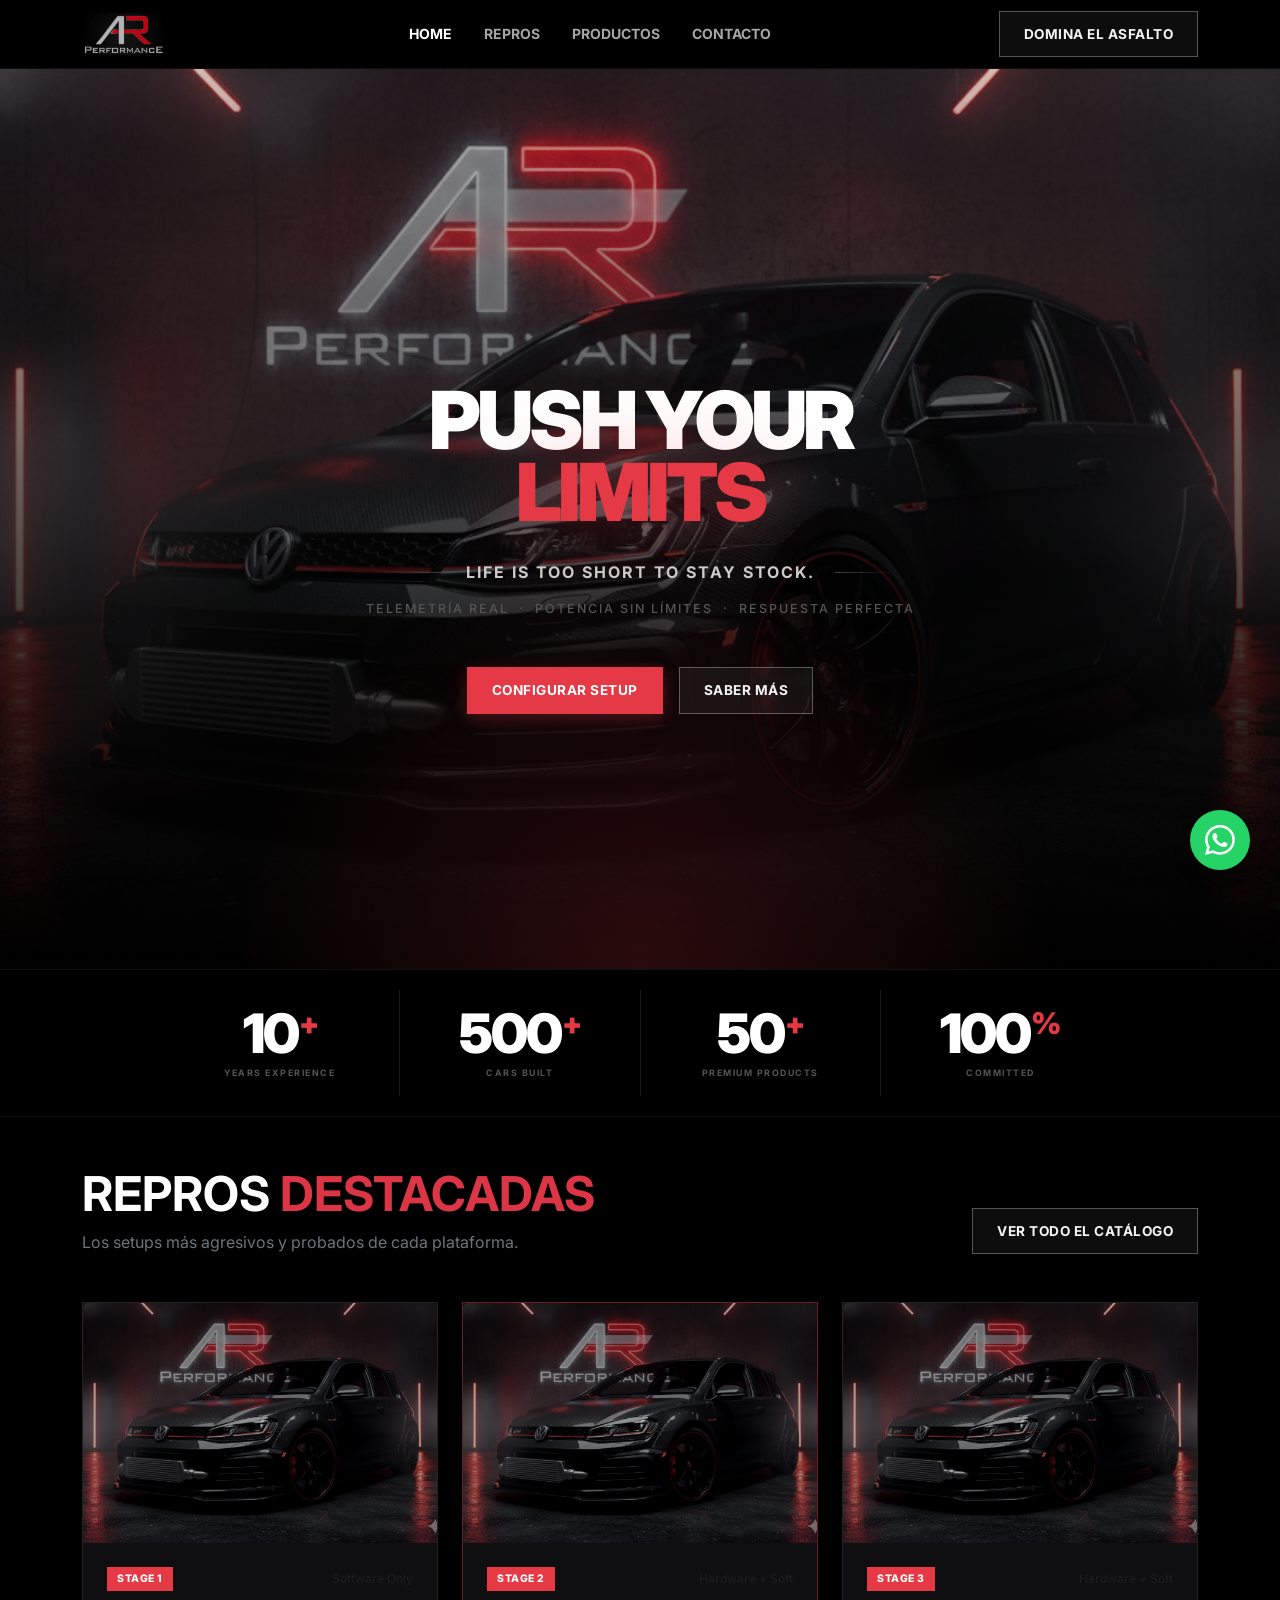
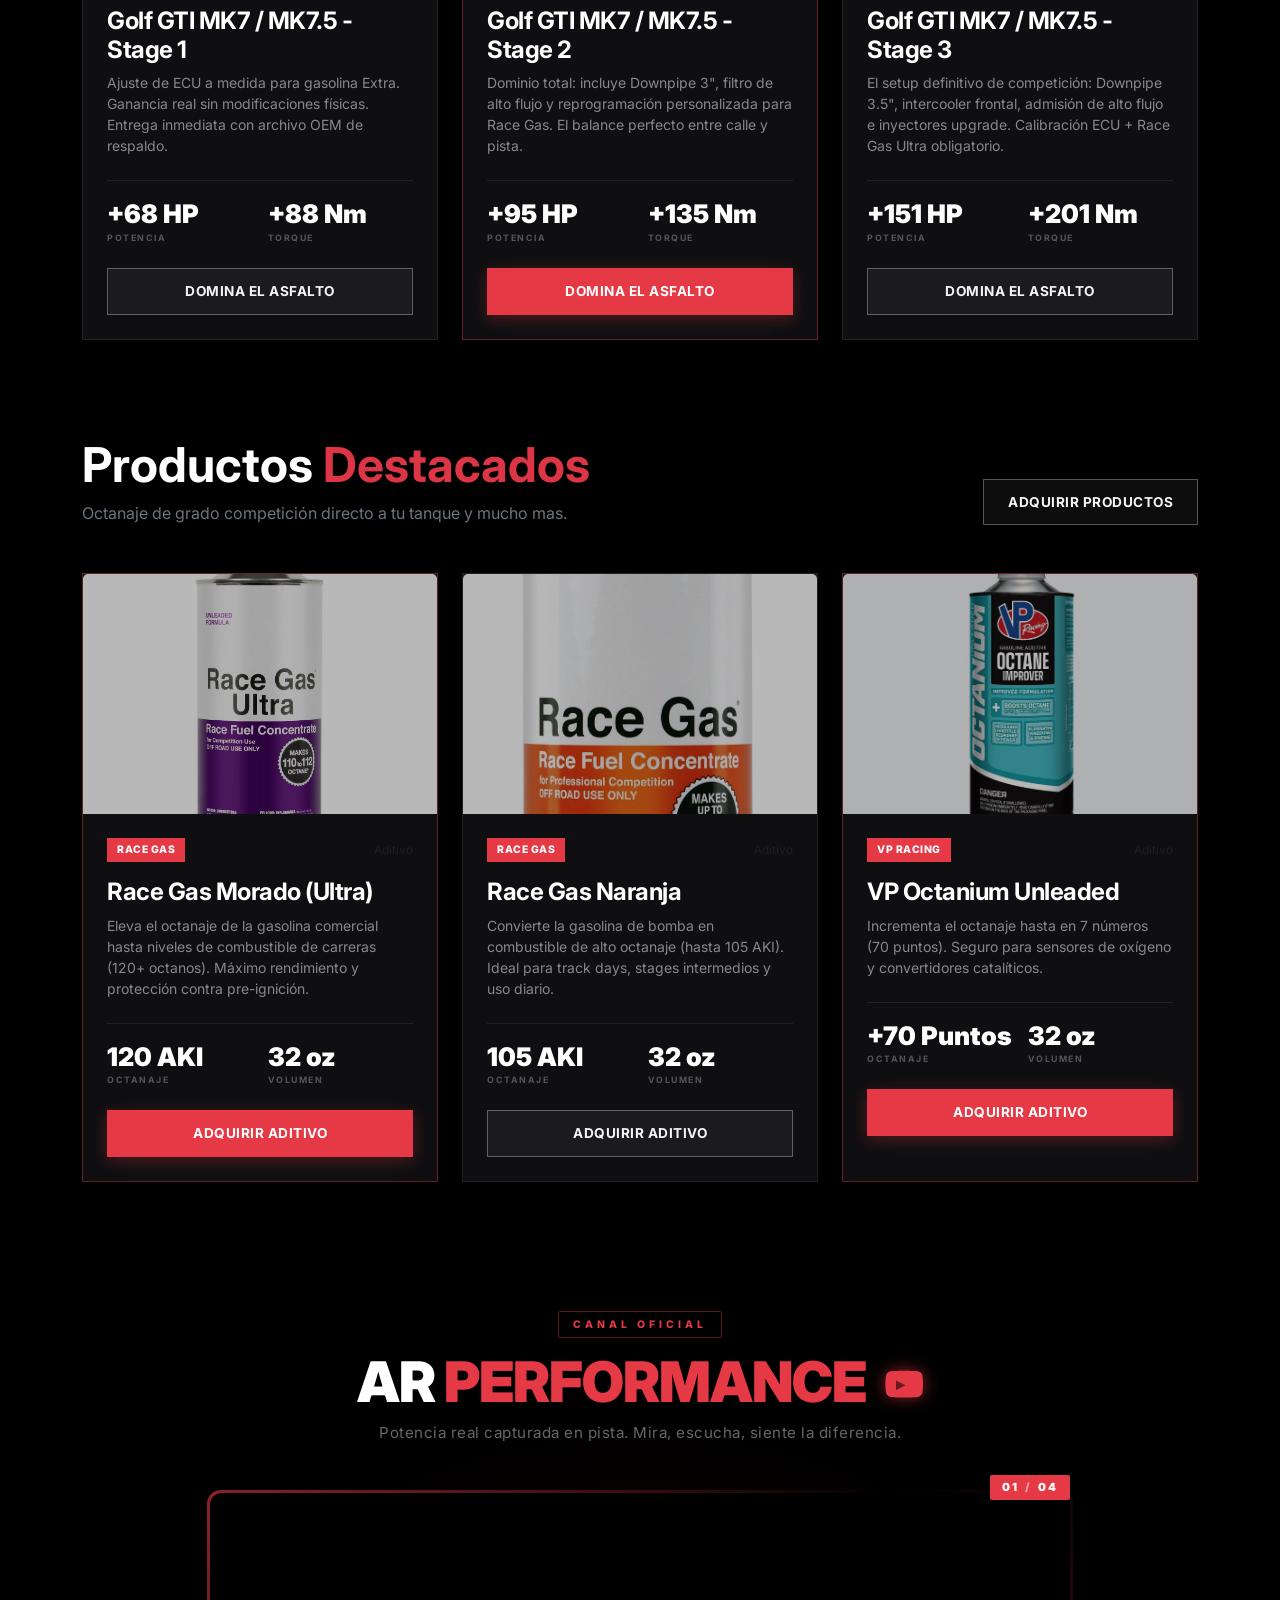
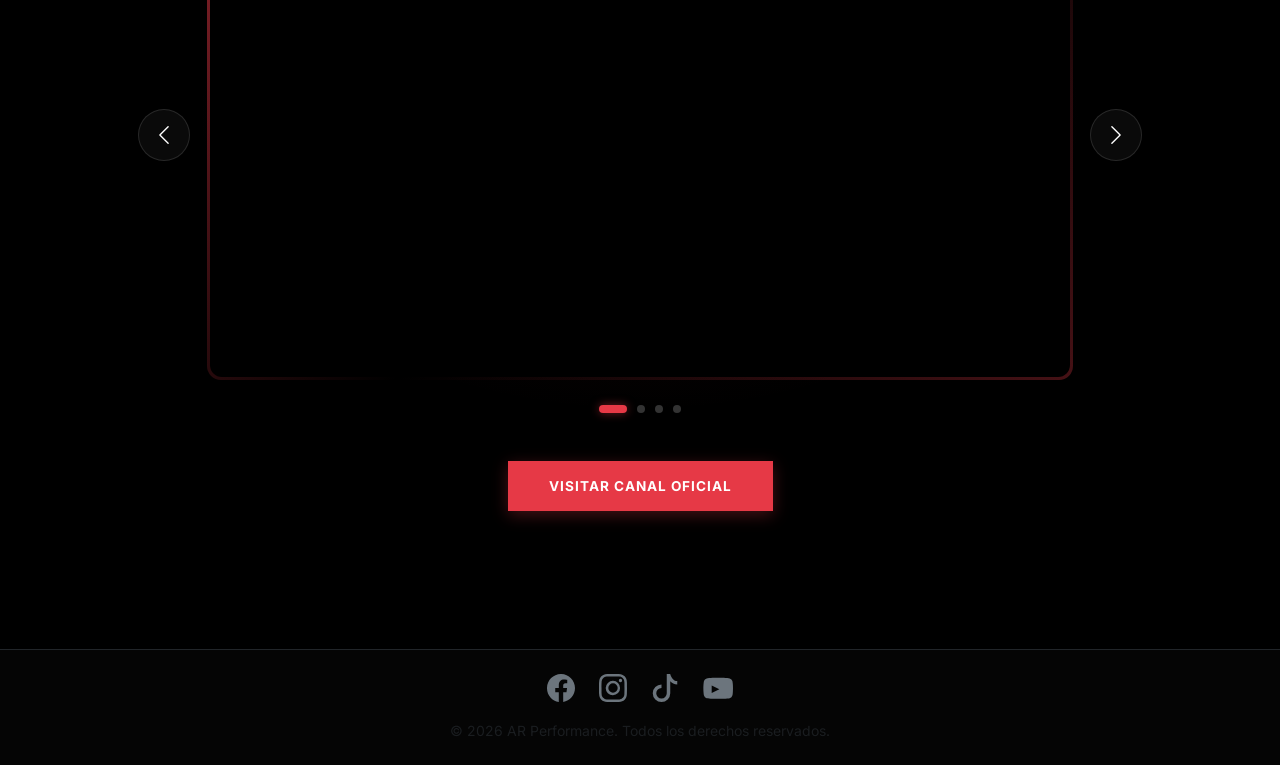
==== commit 8fbf8784: "feat: MK7 Stage 3 + comparativa de stages + add-ons (Pop&Bangs, DSG, Cat Delete) - data.js: agrega S" ====
--- a/index.html
+++ b/index.html
@@ -12,7 +12,7 @@
     gtag('config', 'G-Y3VM7G20WV');
   </script>
   <!-- Favicon -->
-  <link rel="icon" href="assets/img/LogoAR 2026.jpg" type="image/jpeg">
+  <link rel="icon" href="assets/img/favicon.png" type="image/png">
   <meta name="viewport" content="width=device-width, initial-scale=1.0">
   <title>AR Performance | Domina el Asfalto</title>
 
@@ -103,7 +103,7 @@
       <div class="row align-items-end mb-5">
         <div class="col-md-8">
           <h2 class="display-5 fw-bold text-white">REPROS <span class="text-danger">DESTACADAS</span></h2>
-          <p class="text-secondary mb-0">Los setups más agresivos y probados en pista de la plataforma VAG.</p>
+          <p class="text-secondary mb-0">Los setups más agresivos y probados de cada plataforma.</p>
         </div>
         <div class="col-md-4 text-md-end mt-3 mt-md-0">
           <a href="repros.html" class="btn btn-sm btn-arp btn-arp-outline">Ver Todo el Catálogo</a>
@@ -117,11 +117,11 @@
     <div class="container">
       <div class="row align-items-end mb-5">
         <div class="col-md-8">
-          <h2 class="display-5 fw-bold text-white">RACE <span class="text-danger">GAS</span></h2>
-          <p class="text-secondary mb-0">Octanaje de grado competición directo a tu tanque.</p>
+          <h2 class="display-5 fw-bold text-white">Productos <span class="text-danger">Destacados</span></h2>
+          <p class="text-secondary mb-0">Octanaje de grado competición directo a tu tanque y mucho mas.</p>
         </div>
         <div class="col-md-4 text-md-end mt-3 mt-md-0">
-          <a href="productos.html" class="btn btn-sm btn-arp btn-arp-outline">Adquirir Aditivos</a>
+          <a href="productos.html" class="btn btn-sm btn-arp btn-arp-outline">Adquirir Productos</a>
         </div>
       </div>
       <div class="row g-4" id="products-container"></div>
--- a/style.css
+++ b/style.css
@@ -918,4 +918,290 @@
 textarea.form-arp {
     resize: vertical;
     min-height: 140px;
+}
+
+/* ── STAGE COMPARISON ── */
+.sc-section {
+    padding: 80px 0 60px;
+    position: relative;
+}
+
+.sc-header {
+    margin-bottom: 48px;
+}
+
+.sc-grid {
+    display: grid;
+    grid-template-columns: repeat(auto-fit, minmax(200px, 1fr));
+    gap: 16px;
+    max-width: 900px;
+    margin: 0 auto;
+    padding: 0 16px;
+}
+
+.sc-col {
+    background: rgba(18, 18, 20, 0.9);
+    border: 1px solid rgba(255,255,255,0.07);
+    border-radius: 16px;
+    padding: 28px 20px 24px;
+    display: flex;
+    flex-direction: column;
+    align-items: center;
+    gap: 10px;
+    transition: transform 0.25s ease, border-color 0.25s ease;
+    position: relative;
+    overflow: hidden;
+}
+
+.sc-col:hover {
+    transform: translateY(-4px);
+    border-color: rgba(230,57,70,0.35);
+}
+
+.sc-col-active {
+    background: rgba(230, 57, 70, 0.06);
+    border-color: rgba(230, 57, 70, 0.5) !important;
+    box-shadow: 0 0 30px rgba(230, 57, 70, 0.12);
+}
+
+.sc-current-badge {
+    position: absolute;
+    top: 0; left: 50%;
+    transform: translateX(-50%);
+    background: var(--accent-red);
+    color: #fff;
+    font-size: 9px;
+    font-weight: 800;
+    letter-spacing: 2px;
+    padding: 3px 12px;
+    border-radius: 0 0 8px 8px;
+}
+
+.sc-name {
+    font-size: 1.1rem;
+    font-weight: 800;
+    color: #fff;
+    letter-spacing: 1px;
+    margin-top: 8px;
+}
+
+.sc-type {
+    font-size: 0.65rem;
+    font-weight: 700;
+    letter-spacing: 1.5px;
+    text-transform: uppercase;
+    color: var(--text-muted);
+    background: rgba(255,255,255,0.05);
+    padding: 3px 10px;
+    border-radius: 20px;
+}
+
+.sc-nums {
+    text-align: center;
+    margin: 8px 0 4px;
+}
+
+.sc-num-row {
+    display: flex;
+    align-items: baseline;
+    justify-content: center;
+    gap: 4px;
+    line-height: 1;
+    margin-bottom: 6px;
+}
+
+.sc-num-val {
+    font-size: 2rem;
+    font-weight: 900;
+    color: #ccc;
+    letter-spacing: -1px;
+}
+
+.sc-num-red {
+    color: var(--accent-red);
+}
+
+.sc-num-unit {
+    font-size: 0.85rem;
+    font-weight: 700;
+    color: #555;
+    text-transform: uppercase;
+}
+
+.sc-gain-row {
+    display: flex;
+    gap: 8px;
+    flex-wrap: wrap;
+    justify-content: center;
+}
+
+.sc-gain {
+    font-size: 0.75rem;
+    font-weight: 800;
+    color: #4caf6e;
+    background: rgba(76, 175, 80, 0.1);
+    border: 1px solid rgba(76,175,80,0.2);
+    border-radius: 6px;
+    padding: 2px 8px;
+    letter-spacing: 0.5px;
+}
+
+.sc-fuel {
+    font-size: 0.65rem;
+    color: #555;
+    text-align: center;
+    letter-spacing: 0.3px;
+}
+
+.sc-cta {
+    display: block;
+    width: 100%;
+    text-align: center;
+    padding: 10px 0;
+    border-radius: 8px;
+    font-size: 0.7rem;
+    font-weight: 800;
+    letter-spacing: 1.5px;
+    text-decoration: none;
+    color: #888;
+    background: rgba(255,255,255,0.04);
+    border: 1px solid rgba(255,255,255,0.08);
+    transition: all 0.2s ease;
+    margin-top: auto;
+}
+
+.sc-cta:hover {
+    color: #fff;
+    background: rgba(255,255,255,0.08);
+    border-color: rgba(255,255,255,0.15);
+}
+
+.sc-cta-active {
+    color: var(--accent-red) !important;
+    background: rgba(230,57,70,0.08) !important;
+    border-color: rgba(230,57,70,0.3) !important;
+    cursor: default;
+}
+
+/* ── ADD-ONS SECTION ── */
+.addons-section {
+    padding: 60px 0 80px;
+    position: relative;
+}
+
+.addons-grid {
+    display: grid;
+    grid-template-columns: repeat(auto-fit, minmax(260px, 1fr));
+    gap: 20px;
+    max-width: 960px;
+    margin: 0 auto;
+    padding: 0 16px;
+}
+
+.addon-card {
+    background: rgba(14, 14, 16, 0.95);
+    border: 1px solid rgba(255,255,255,0.07);
+    border-radius: 18px;
+    padding: 32px 24px 28px;
+    display: flex;
+    flex-direction: column;
+    gap: 10px;
+    position: relative;
+    overflow: hidden;
+    transition: transform 0.25s ease, border-color 0.25s ease, box-shadow 0.25s ease;
+}
+
+.addon-card::before {
+    content: '';
+    position: absolute;
+    top: 0; left: 0; right: 0;
+    height: 2px;
+    background: linear-gradient(90deg, transparent, rgba(230,57,70,0.6), transparent);
+    opacity: 0;
+    transition: opacity 0.3s ease;
+}
+
+.addon-card:hover {
+    transform: translateY(-5px);
+    border-color: rgba(230,57,70,0.3);
+    box-shadow: 0 12px 40px rgba(0,0,0,0.5), 0 0 20px rgba(230,57,70,0.08);
+}
+
+.addon-card:hover::before {
+    opacity: 1;
+}
+
+.addon-tag {
+    font-size: 0.6rem;
+    font-weight: 800;
+    letter-spacing: 2px;
+    color: var(--accent-red);
+    text-transform: uppercase;
+    background: rgba(230,57,70,0.1);
+    border: 1px solid rgba(230,57,70,0.2);
+    border-radius: 4px;
+    padding: 2px 8px;
+    display: inline-block;
+    width: fit-content;
+}
+
+.addon-icon {
+    width: 44px;
+    height: 44px;
+    display: flex;
+    align-items: center;
+    justify-content: center;
+    background: rgba(230,57,70,0.07);
+    border-radius: 12px;
+    margin: 4px 0;
+}
+
+.addon-icon svg {
+    width: 24px;
+    height: 24px;
+}
+
+.addon-name {
+    font-size: 1.15rem;
+    font-weight: 800;
+    color: #fff;
+    margin: 0;
+    letter-spacing: 0.3px;
+}
+
+.addon-sub {
+    font-size: 0.72rem;
+    font-weight: 700;
+    color: var(--text-muted);
+    text-transform: uppercase;
+    letter-spacing: 1.5px;
+}
+
+.addon-desc {
+    font-size: 0.88rem;
+    color: #888;
+    line-height: 1.6;
+    margin: 4px 0 0;
+}
+
+.addon-cta {
+    display: inline-block;
+    margin-top: auto;
+    padding: 11px 20px;
+    background: rgba(230,57,70,0.1);
+    border: 1px solid rgba(230,57,70,0.35);
+    border-radius: 8px;
+    color: var(--accent-red);
+    font-size: 0.72rem;
+    font-weight: 800;
+    letter-spacing: 1.5px;
+    text-decoration: none;
+    text-align: center;
+    transition: all 0.2s ease;
+}
+
+.addon-cta:hover {
+    background: var(--accent-red);
+    color: #fff;
+    box-shadow: 0 4px 20px rgba(230,57,70,0.35);
 }
